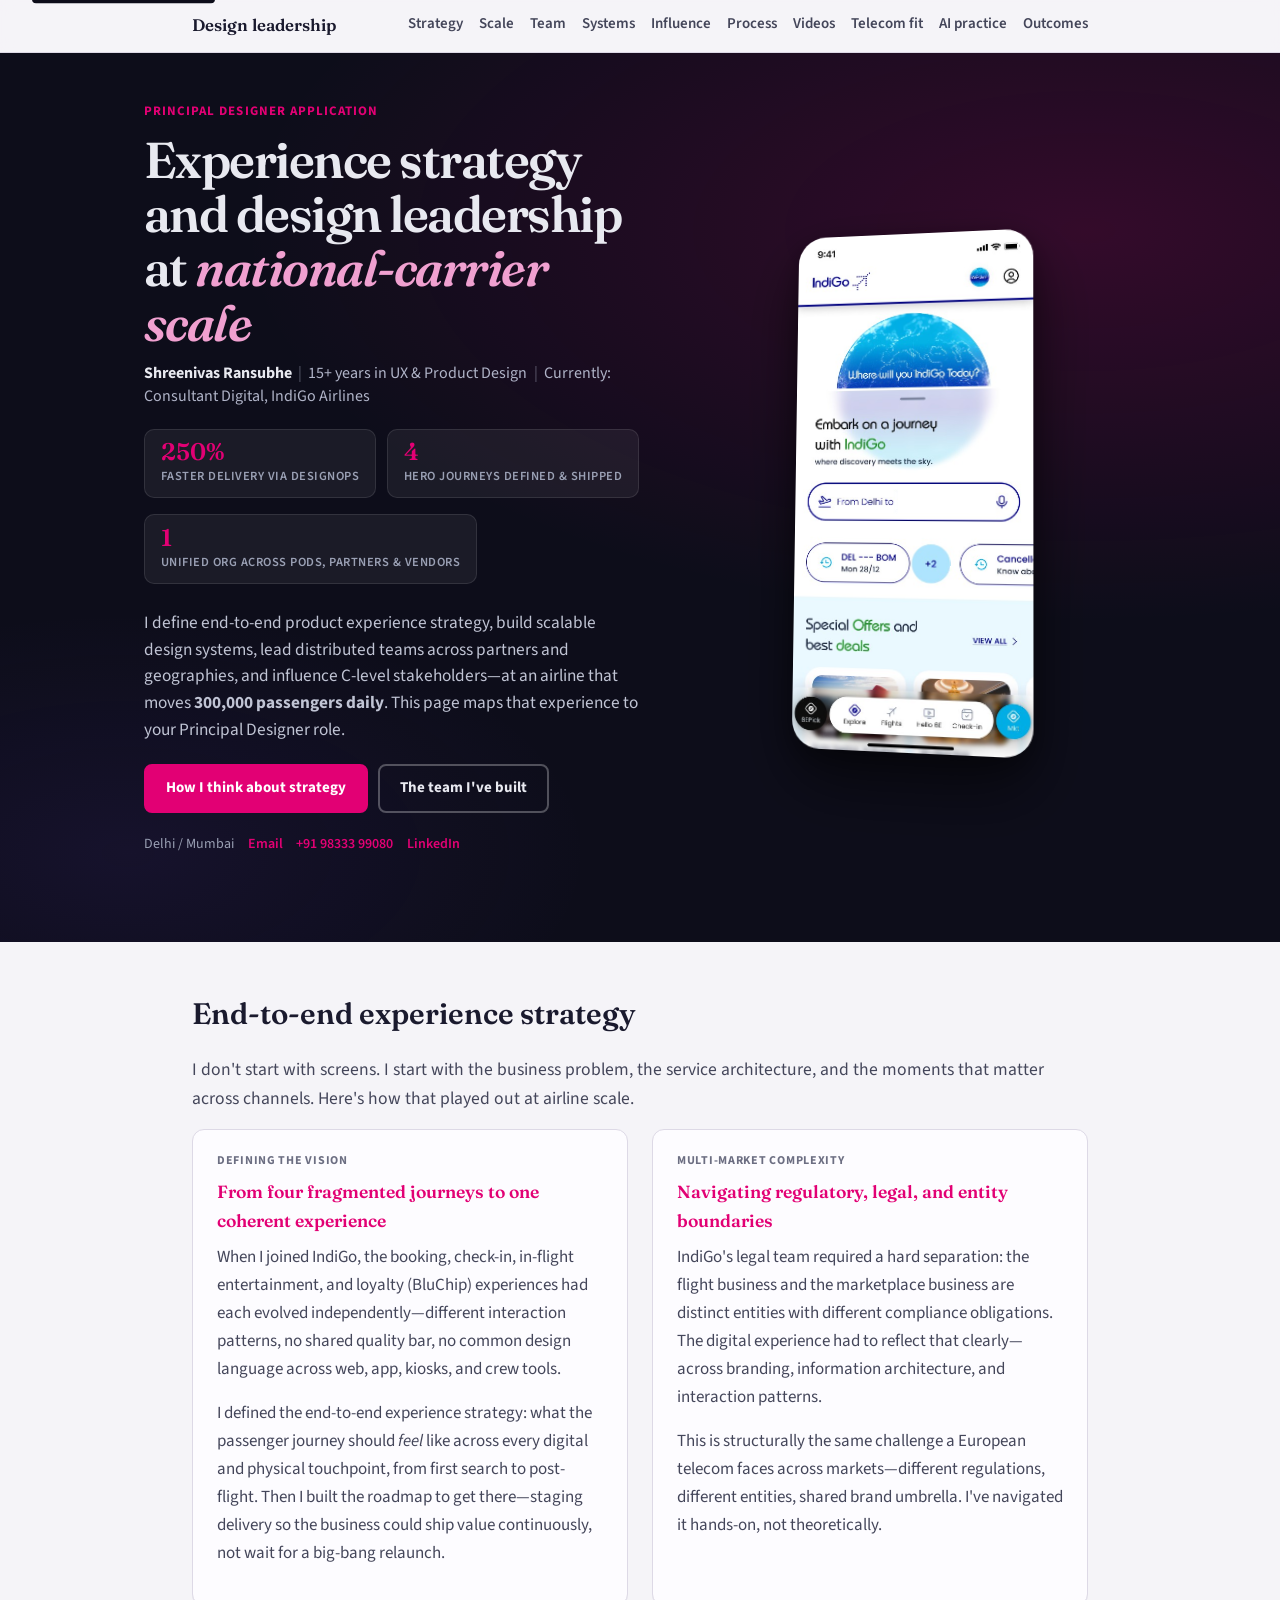
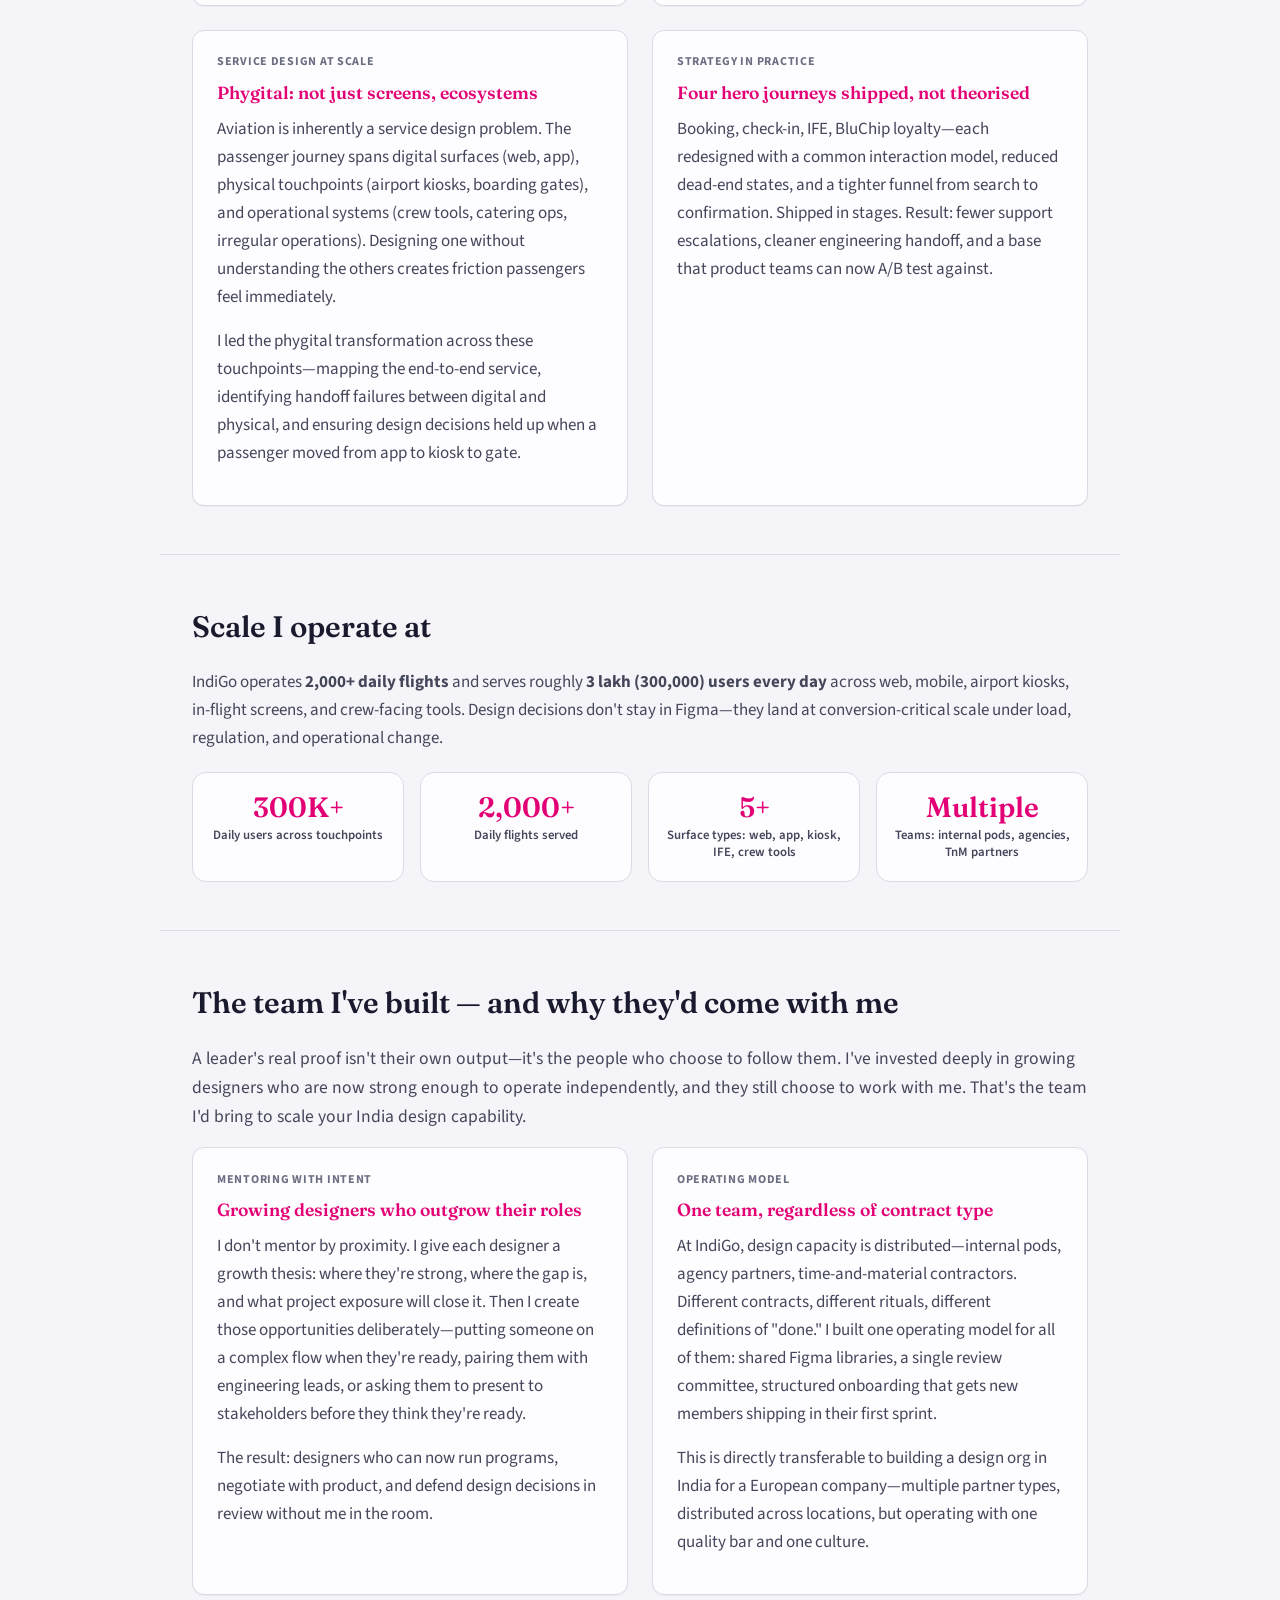
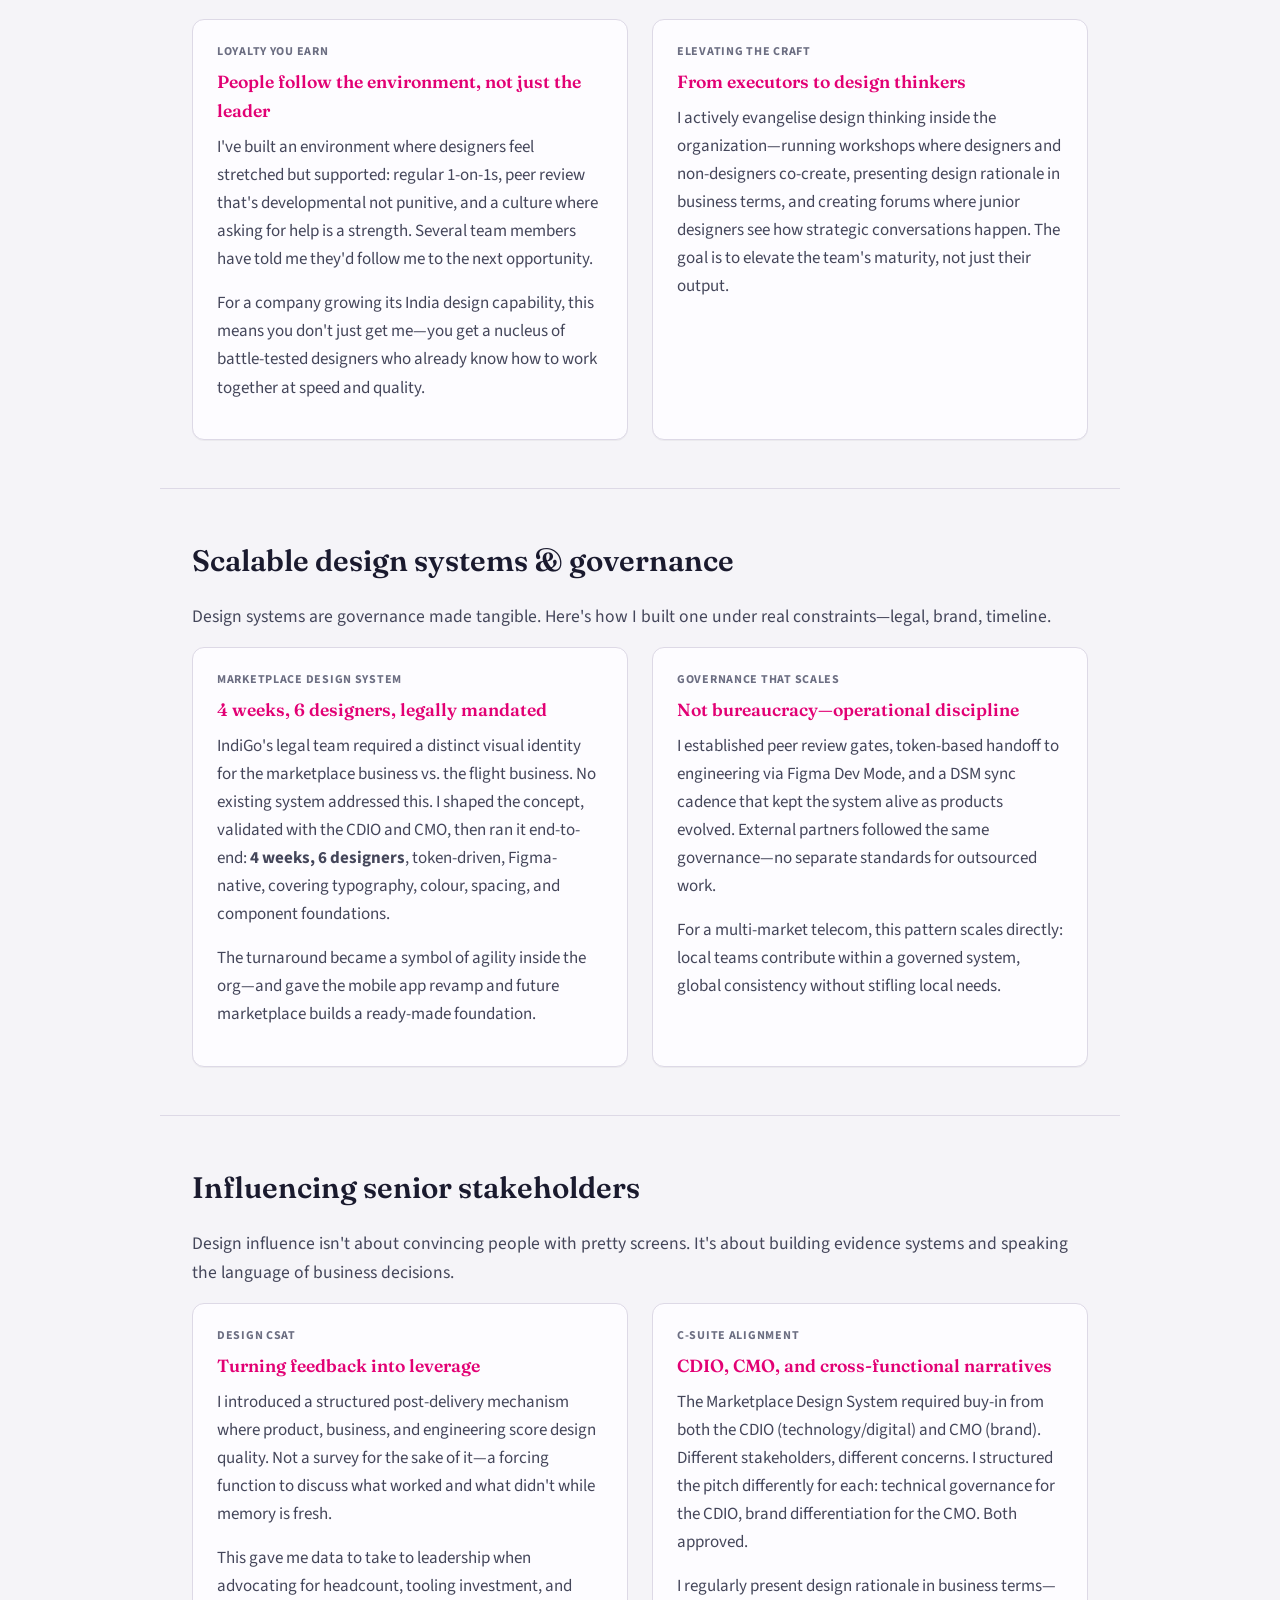
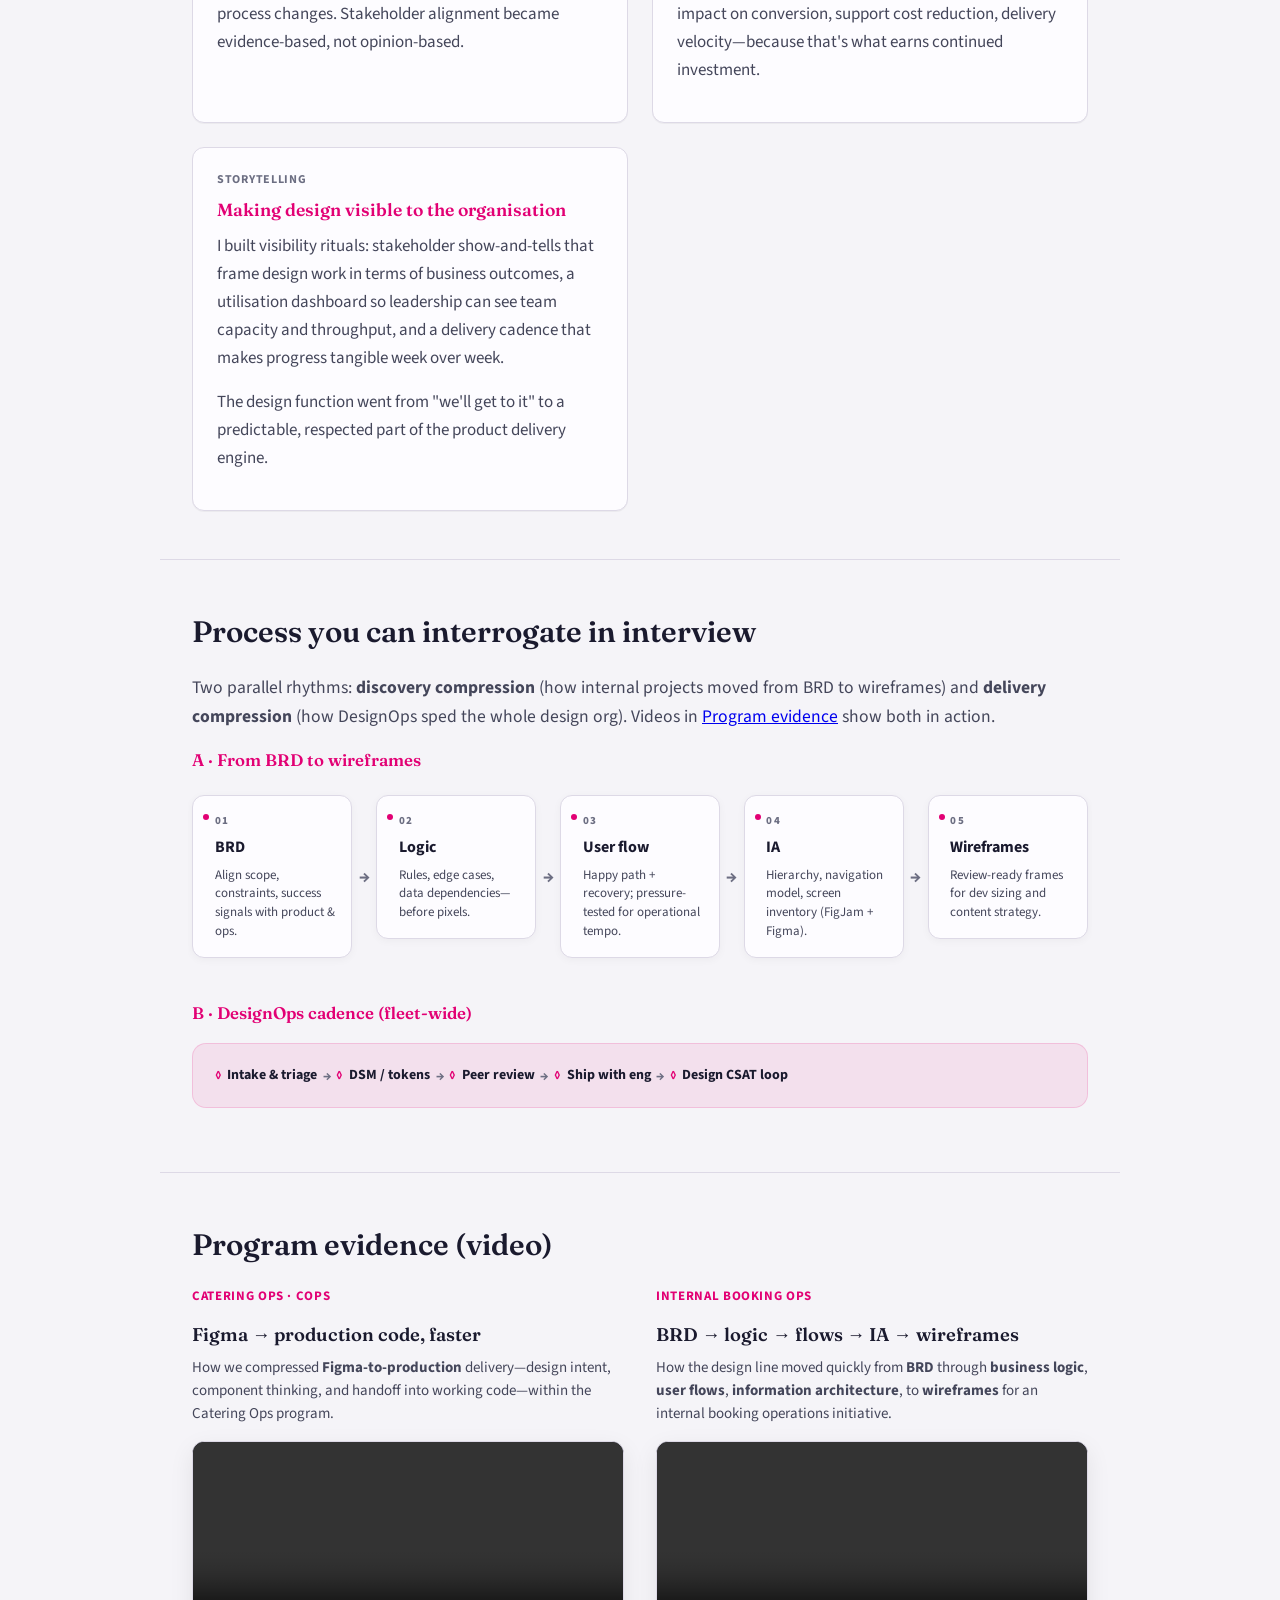
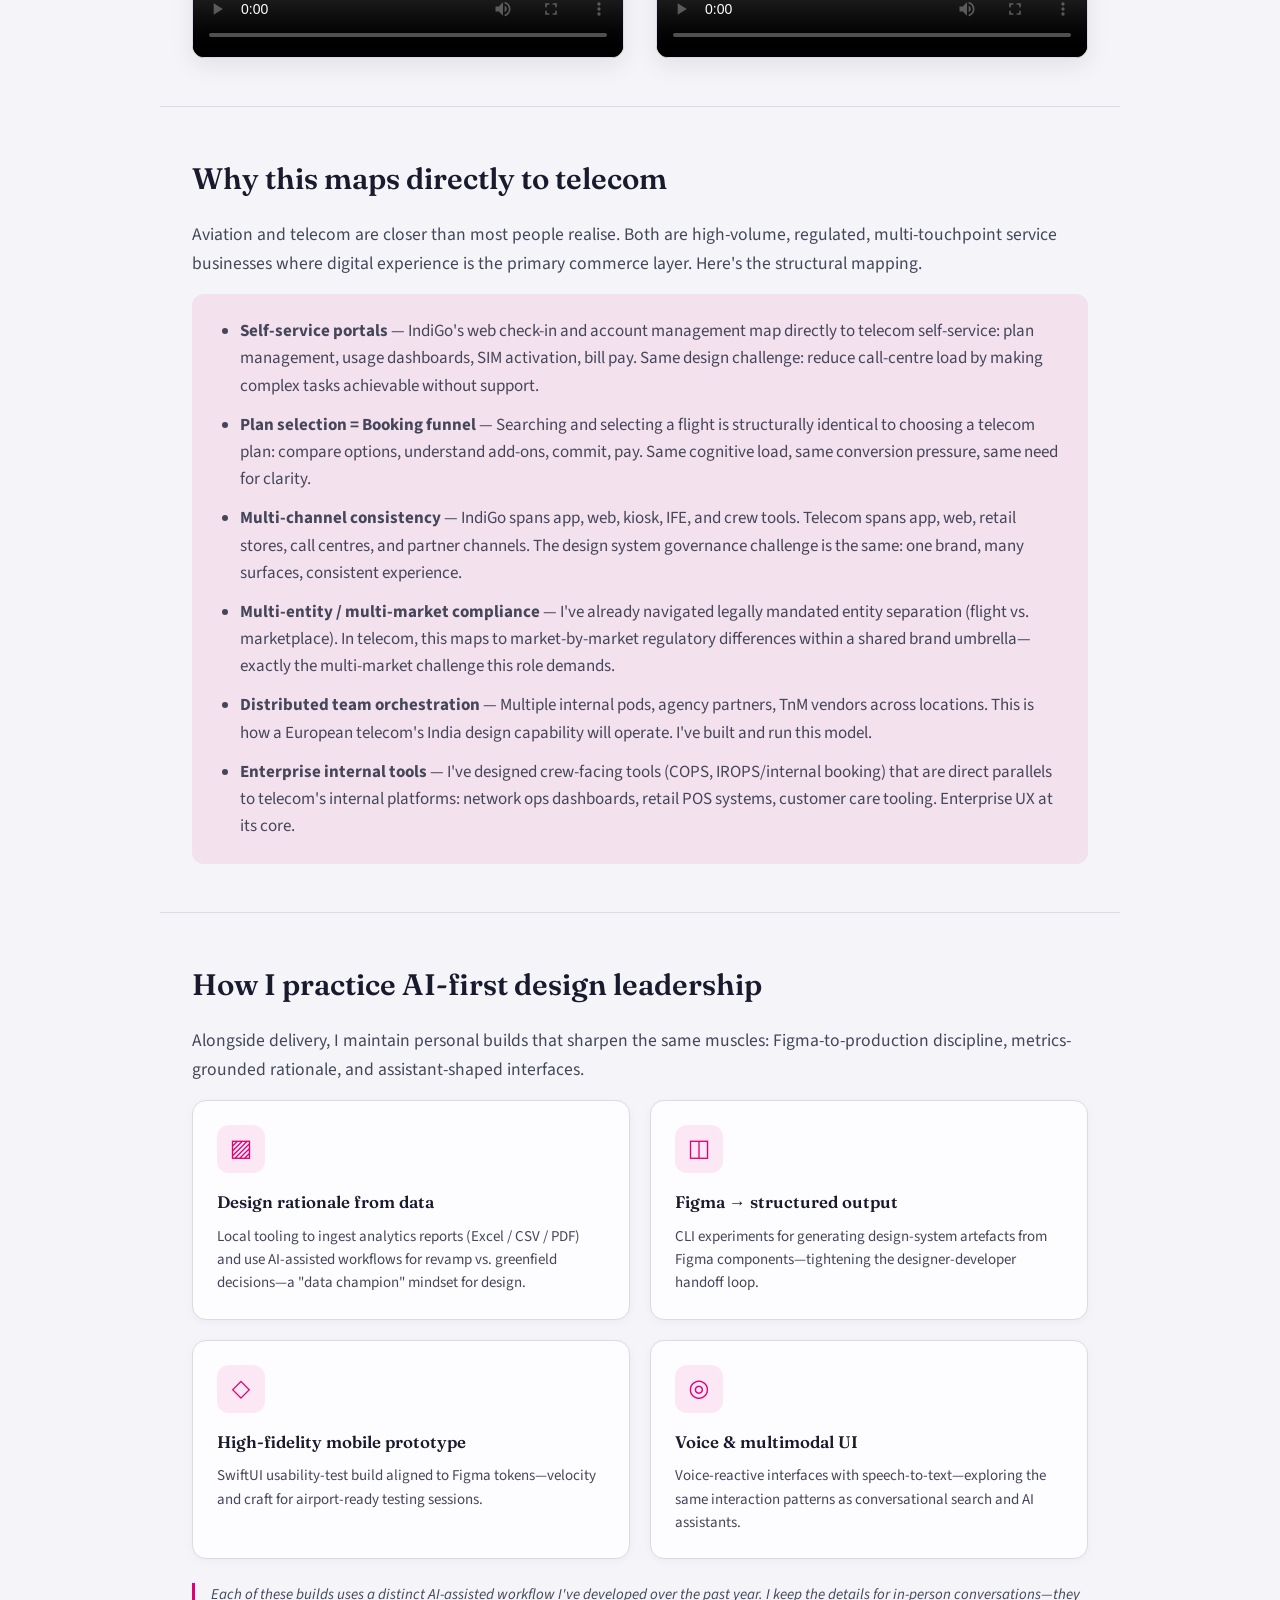
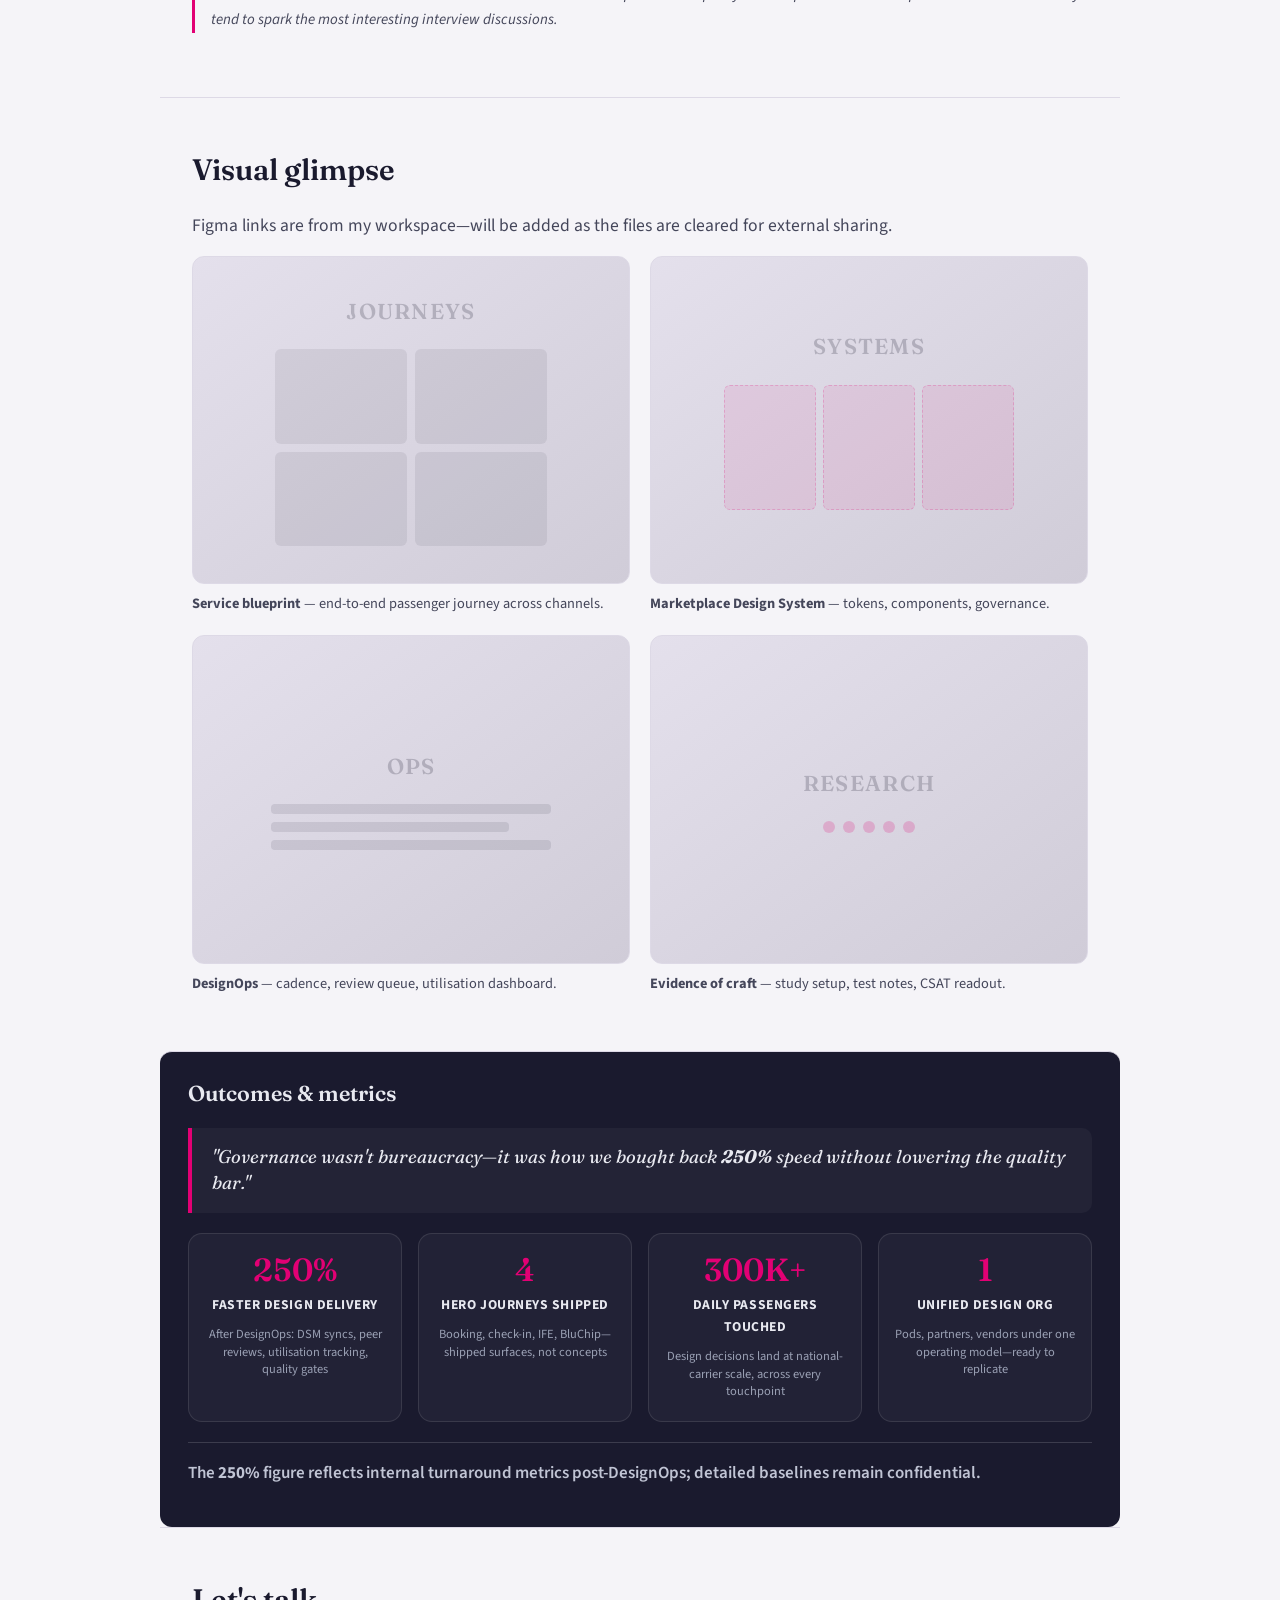
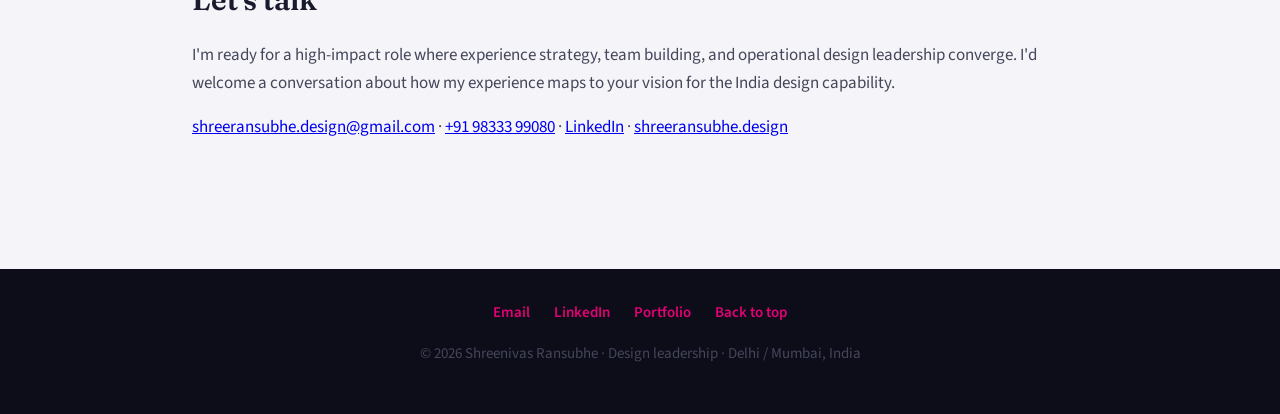
==== dt-story.html @ 97d4f277 "Add tailored Principal Designer story for DT/telecom role Separate page (dt-story.html) and styleshe" ====
<!DOCTYPE html>
<html lang="en">
  <head>
    <meta charset="utf-8" />
    <meta name="viewport" content="width=device-width, initial-scale=1" />
    <meta
      name="description"
      content="Shreenivas Ransubhe — Design leadership at airline scale: experience strategy, DesignOps, design systems, team building, and AI-driven delivery for a Principal Designer role."
    />
    <title>Shreenivas Ransubhe — Design leadership at scale</title>
    <link rel="preconnect" href="https://fonts.googleapis.com" />
    <link rel="preconnect" href="https://fonts.gstatic.com" crossorigin />
    <link
      href="https://fonts.googleapis.com/css2?family=Fraunces:ital,opsz,wght@0,9..144,400;0,9..144,600;1,9..144,400&family=Source+Sans+3:ital,wght@0,400;0,600;0,700;1,400&display=swap"
      rel="stylesheet"
    />
    <link rel="stylesheet" href="dt-styles.css" />
  </head>
  <body>
    <a class="skip-link" href="#main">Skip to main content</a>
    <header class="site-header">
      <div class="site-header__inner">
        <span class="site-header__brand">Design leadership</span>
        <nav class="site-nav" aria-label="On this page">
          <a href="#strategy">Strategy</a>
          <a href="#stakes">Scale</a>
          <a href="#team">Team</a>
          <a href="#systems">Systems</a>
          <a href="#influence">Influence</a>
          <a href="#process">Process</a>
          <a href="#evidence">Videos</a>
          <a href="#bridge">Telecom fit</a>
          <a href="#practice">AI practice</a>
          <a href="#metrics">Outcomes</a>
        </nav>
      </div>
    </header>

    <header class="hero">
      <div class="hero__shell">
        <div class="hero__grid">
          <div class="hero__copy">
            <p class="hero__eyebrow">Principal Designer application</p>
            <h1 class="hero__hook">Experience strategy and design leadership at <em>national-carrier scale</em></h1>
            <p class="hero__byline">
              <span class="hero__name">Shreenivas Ransubhe</span>
              <span class="hero__byline-sep">|</span>
              15+ years in UX &amp; Product Design
              <span class="hero__byline-sep">|</span>
              Currently: Consultant Digital, IndiGo Airlines
            </p>
            <ul class="hero__stats" aria-label="Headline outcomes">
              <li class="hero__stat">
                <span class="hero__stat-value">250%</span>
                <span class="hero__stat-label">faster delivery via DesignOps</span>
              </li>
              <li class="hero__stat">
                <span class="hero__stat-value">4</span>
                <span class="hero__stat-label">hero journeys defined &amp; shipped</span>
              </li>
              <li class="hero__stat">
                <span class="hero__stat-value">1</span>
                <span class="hero__stat-label">unified org across pods, partners &amp; vendors</span>
              </li>
            </ul>
            <p class="hero__teaser">
              I define end-to-end product experience strategy, build scalable design systems, lead distributed teams across
              partners and geographies, and influence C-level stakeholders—at an airline that moves
              <strong>300,000 passengers daily</strong>. This page maps that experience to your Principal Designer role.
            </p>
            <p class="hero__cta-row">
              <a class="button button--primary" href="#strategy">How I think about strategy</a>
              <a class="button button--ghost" href="#team">The team I've built</a>
            </p>
            <ul class="hero__contacts hero__contacts--compact">
              <li>Delhi / Mumbai</li>
              <li>
                <a href="mailto:shreeransubhe.design@gmail.com">Email</a>
              </li>
              <li><a href="tel:+919833399080">+91&nbsp;98333&nbsp;99080</a></li>
              <li>
                <a href="https://www.linkedin.com/in/shreeransubhe/" rel="noopener noreferrer">LinkedIn</a>
              </li>
            </ul>
          </div>
          <div class="hero__visual-column">
            <div class="hero__poster">
              <img
                class="hero__poster-img"
                src="assets/images/hero-poster.png"
                alt="IndiGo mobile app — home screen with booking, explore, and marketplace"
                width="430"
                height="932"
                decoding="async"
              />
              <div class="hero-mock" aria-hidden="true">
                <div class="hero-mock__glow"></div>
                <div class="hero-mock__stack">
                  <div class="hero-mock__layer hero-mock__layer--back"></div>
                  <div class="hero-mock__layer hero-mock__layer--mid">
                    <div class="hero-mock__chips">
                      <span></span><span></span>
                    </div>
                    <div class="hero-mock__bars">
                      <span></span><span></span><span></span><span></span>
                    </div>
                  </div>
                  <div class="hero-mock__layer hero-mock__layer--front">
                    <div class="hero-mock__nav"></div>
                    <div class="hero-mock__title"></div>
                    <div class="hero-mock__block"></div>
                    <div class="hero-mock__block hero-mock__block--short"></div>
                    <div class="hero-mock__cta"></div>
                  </div>
                </div>
              </div>
              <p class="hero__poster-hint">IndiGo mobile app — home screen</p>
            </div>
          </div>
        </div>
      </div>
    </header>

    <main id="main">

      <!-- STRATEGY — leading with the "why" not the "what" -->
      <section id="strategy" aria-labelledby="strategy-heading">
        <h2 id="strategy-heading">End-to-end experience strategy</h2>
        <p class="lead">
          I don't start with screens. I start with the business problem, the service architecture, and the moments that
          matter across channels. Here's how that played out at airline scale.
        </p>

        <div class="pillars">
          <article class="pillar">
            <p class="pillar__label">Defining the vision</p>
            <h3>From four fragmented journeys to one coherent experience</h3>
            <p>
              When I joined IndiGo, the booking, check-in, in-flight entertainment, and loyalty (BluChip) experiences had
              each evolved independently—different interaction patterns, no shared quality bar, no common design language
              across web, app, kiosks, and crew tools.
            </p>
            <p>
              I defined the end-to-end experience strategy: what the passenger journey should <em>feel</em> like across every
              digital and physical touchpoint, from first search to post-flight. Then I built the roadmap to get there—staging
              delivery so the business could ship value continuously, not wait for a big-bang relaunch.
            </p>
          </article>

          <article class="pillar">
            <p class="pillar__label">Multi-market complexity</p>
            <h3>Navigating regulatory, legal, and entity boundaries</h3>
            <p>
              IndiGo's legal team required a hard separation: the flight business and the marketplace business are distinct
              entities with different compliance obligations. The digital experience had to reflect that clearly—across
              branding, information architecture, and interaction patterns.
            </p>
            <p>
              This is structurally the same challenge a European telecom faces across markets—different regulations, different
              entities, shared brand umbrella. I've navigated it hands-on, not theoretically.
            </p>
          </article>

          <article class="pillar">
            <p class="pillar__label">Service design at scale</p>
            <h3>Phygital: not just screens, ecosystems</h3>
            <p>
              Aviation is inherently a service design problem. The passenger journey spans digital surfaces (web, app), physical
              touchpoints (airport kiosks, boarding gates), and operational systems (crew tools, catering ops, irregular
              operations). Designing one without understanding the others creates friction passengers feel immediately.
            </p>
            <p>
              I led the phygital transformation across these touchpoints—mapping the end-to-end service, identifying handoff
              failures between digital and physical, and ensuring design decisions held up when a passenger moved from app
              to kiosk to gate.
            </p>
          </article>

          <article class="pillar">
            <p class="pillar__label">Strategy in practice</p>
            <h3>Four hero journeys shipped, not theorised</h3>
            <p>
              Booking, check-in, IFE, BluChip loyalty—each redesigned with a common interaction model, reduced dead-end states,
              and a tighter funnel from search to confirmation. Shipped in stages. Result: fewer support escalations, cleaner
              engineering handoff, and a base that product teams can now A/B test against.
            </p>
          </article>
        </div>
      </section>

      <!-- SCALE & CONTEXT -->
      <section id="stakes" aria-labelledby="stakes-heading">
        <h2 id="stakes-heading">Scale I operate at</h2>
        <p>
          IndiGo operates <strong>2,000+ daily flights</strong> and serves roughly <strong>3 lakh (300,000) users every
          day</strong> across web, mobile, airport kiosks, in-flight screens, and crew-facing tools. Design decisions don't
          stay in Figma—they land at conversion-critical scale under load, regulation, and operational change.
        </p>
        <div class="scale-grid">
          <div class="scale-card">
            <span class="scale-card__value">300K+</span>
            <span class="scale-card__label">Daily users across touchpoints</span>
          </div>
          <div class="scale-card">
            <span class="scale-card__value">2,000+</span>
            <span class="scale-card__label">Daily flights served</span>
          </div>
          <div class="scale-card">
            <span class="scale-card__value">5+</span>
            <span class="scale-card__label">Surface types: web, app, kiosk, IFE, crew tools</span>
          </div>
          <div class="scale-card">
            <span class="scale-card__value">Multiple</span>
            <span class="scale-card__label">Teams: internal pods, agencies, TnM partners</span>
          </div>
        </div>
      </section>

      <!-- TEAM — the differentiated story -->
      <section id="team" aria-labelledby="team-heading">
        <h2 id="team-heading">The team I've built — and why they'd come with me</h2>
        <p class="lead">
          A leader's real proof isn't their own output—it's the people who choose to follow them. I've invested deeply in
          growing designers who are now strong enough to operate independently, and they still choose to work with me. That's
          the team I'd bring to scale your India design capability.
        </p>

        <div class="pillars">
          <article class="pillar">
            <p class="pillar__label">Mentoring with intent</p>
            <h3>Growing designers who outgrow their roles</h3>
            <p>
              I don't mentor by proximity. I give each designer a growth thesis: where they're strong, where the gap is, and
              what project exposure will close it. Then I create those opportunities deliberately—putting someone on a
              complex flow when they're ready, pairing them with engineering leads, or asking them to present to stakeholders
              before they think they're ready.
            </p>
            <p>
              The result: designers who can now run programs, negotiate with product, and defend design decisions in review
              without me in the room.
            </p>
          </article>

          <article class="pillar">
            <p class="pillar__label">Operating model</p>
            <h3>One team, regardless of contract type</h3>
            <p>
              At IndiGo, design capacity is distributed—internal pods, agency partners, time-and-material contractors. Different
              contracts, different rituals, different definitions of "done." I built one operating model for all of them: shared
              Figma libraries, a single review committee, structured onboarding that gets new members shipping in their first sprint.
            </p>
            <p>
              This is directly transferable to building a design org in India for a European company—multiple partner types,
              distributed across locations, but operating with one quality bar and one culture.
            </p>
          </article>

          <article class="pillar">
            <p class="pillar__label">Loyalty you earn</p>
            <h3>People follow the environment, not just the leader</h3>
            <p>
              I've built an environment where designers feel stretched but supported: regular 1-on-1s, peer review that's
              developmental not punitive, and a culture where asking for help is a strength. Several team members have told
              me they'd follow me to the next opportunity.
            </p>
            <p>
              For a company growing its India design capability, this means you don't just get me—you get a nucleus of
              battle-tested designers who already know how to work together at speed and quality.
            </p>
          </article>

          <article class="pillar">
            <p class="pillar__label">Elevating the craft</p>
            <h3>From executors to design thinkers</h3>
            <p>
              I actively evangelise design thinking inside the organization—running workshops where designers and non-designers
              co-create, presenting design rationale in business terms, and creating forums where junior designers see how
              strategic conversations happen. The goal is to elevate the team's maturity, not just their output.
            </p>
          </article>
        </div>
      </section>

      <!-- DESIGN SYSTEMS -->
      <section id="systems" aria-labelledby="systems-heading">
        <h2 id="systems-heading">Scalable design systems &amp; governance</h2>
        <p class="lead">
          Design systems are governance made tangible. Here's how I built one under real constraints—legal, brand, timeline.
        </p>

        <div class="pillars">
          <article class="pillar">
            <p class="pillar__label">Marketplace Design System</p>
            <h3>4 weeks, 6 designers, legally mandated</h3>
            <p>
              IndiGo's legal team required a distinct visual identity for the marketplace business vs. the flight business. No
              existing system addressed this. I shaped the concept, validated with the CDIO and CMO, then ran it end-to-end:
              <strong>4 weeks, 6 designers</strong>, token-driven, Figma-native, covering typography, colour, spacing, and
              component foundations.
            </p>
            <p>
              The turnaround became a symbol of agility inside the org—and gave the mobile app revamp and future marketplace
              builds a ready-made foundation.
            </p>
          </article>

          <article class="pillar">
            <p class="pillar__label">Governance that scales</p>
            <h3>Not bureaucracy—operational discipline</h3>
            <p>
              I established peer review gates, token-based handoff to engineering via Figma Dev Mode, and a DSM sync cadence
              that kept the system alive as products evolved. External partners followed the same governance—no separate
              standards for outsourced work.
            </p>
            <p>
              For a multi-market telecom, this pattern scales directly: local teams contribute within a governed system, global
              consistency without stifling local needs.
            </p>
          </article>
        </div>
      </section>

      <!-- INFLUENCE — reframed Voice-of-Design -->
      <section id="influence" aria-labelledby="influence-heading">
        <h2 id="influence-heading">Influencing senior stakeholders</h2>
        <p class="lead">
          Design influence isn't about convincing people with pretty screens. It's about building evidence systems and speaking
          the language of business decisions.
        </p>

        <div class="pillars">
          <article class="pillar">
            <p class="pillar__label">Design CSAT</p>
            <h3>Turning feedback into leverage</h3>
            <p>
              I introduced a structured post-delivery mechanism where product, business, and engineering score design quality.
              Not a survey for the sake of it—a forcing function to discuss what worked and what didn't while memory is fresh.
            </p>
            <p>
              This gave me data to take to leadership when advocating for headcount, tooling investment, and process changes.
              Stakeholder alignment became evidence-based, not opinion-based.
            </p>
          </article>

          <article class="pillar">
            <p class="pillar__label">C-suite alignment</p>
            <h3>CDIO, CMO, and cross-functional narratives</h3>
            <p>
              The Marketplace Design System required buy-in from both the CDIO (technology/digital) and CMO (brand). Different
              stakeholders, different concerns. I structured the pitch differently for each: technical governance for the CDIO,
              brand differentiation for the CMO. Both approved.
            </p>
            <p>
              I regularly present design rationale in business terms—impact on conversion, support cost reduction, delivery
              velocity—because that's what earns continued investment.
            </p>
          </article>

          <article class="pillar">
            <p class="pillar__label">Storytelling</p>
            <h3>Making design visible to the organisation</h3>
            <p>
              I built visibility rituals: stakeholder show-and-tells that frame design work in terms of business outcomes,
              a utilisation dashboard so leadership can see team capacity and throughput, and a delivery cadence that makes
              progress tangible week over week.
            </p>
            <p>
              The design function went from "we'll get to it" to a predictable, respected part of the product delivery engine.
            </p>
          </article>
        </div>
      </section>

      <!-- PROCESS -->
      <section id="process" aria-labelledby="process-heading">
        <h2 id="process-heading">Process you can interrogate in interview</h2>
        <p class="lead">
          Two parallel rhythms: <strong>discovery compression</strong> (how internal projects moved from BRD to wireframes)
          and <strong>delivery compression</strong> (how DesignOps sped the whole design org). Videos in
          <a href="#evidence">Program evidence</a> show both in action.
        </p>

        <h3 class="process__subtitle">A · From BRD to wireframes</h3>
        <div class="process-scroller" tabindex="0">
          <ol class="process-steps">
            <li class="process-step">
              <span class="process-step__dot" aria-hidden="true"></span>
              <span class="process-step__tag">01</span>
              <strong class="process-step__name">BRD</strong>
              <span class="process-step__desc">Align scope, constraints, success signals with product &amp; ops.</span>
            </li>
            <li class="process-step process-step--arrow" aria-hidden="true"><span>&rarr;</span></li>
            <li class="process-step">
              <span class="process-step__dot" aria-hidden="true"></span>
              <span class="process-step__tag">02</span>
              <strong class="process-step__name">Logic</strong>
              <span class="process-step__desc">Rules, edge cases, data dependencies—before pixels.</span>
            </li>
            <li class="process-step process-step--arrow" aria-hidden="true"><span>&rarr;</span></li>
            <li class="process-step">
              <span class="process-step__dot" aria-hidden="true"></span>
              <span class="process-step__tag">03</span>
              <strong class="process-step__name">User flow</strong>
              <span class="process-step__desc">Happy path + recovery; pressure-tested for operational tempo.</span>
            </li>
            <li class="process-step process-step--arrow" aria-hidden="true"><span>&rarr;</span></li>
            <li class="process-step">
              <span class="process-step__dot" aria-hidden="true"></span>
              <span class="process-step__tag">04</span>
              <strong class="process-step__name">IA</strong>
              <span class="process-step__desc">Hierarchy, navigation model, screen inventory (FigJam + Figma).</span>
            </li>
            <li class="process-step process-step--arrow" aria-hidden="true"><span>&rarr;</span></li>
            <li class="process-step">
              <span class="process-step__dot" aria-hidden="true"></span>
              <span class="process-step__tag">05</span>
              <strong class="process-step__name">Wireframes</strong>
              <span class="process-step__desc">Review-ready frames for dev sizing and content strategy.</span>
            </li>
          </ol>
        </div>

        <h3 class="process__subtitle">B · DesignOps cadence (fleet-wide)</h3>
        <div class="process-ops">
          <div class="process-ops__item"><span class="process-ops__icon">&loz;</span> Intake &amp; triage</div>
          <span class="process-ops__join">&rarr;</span>
          <div class="process-ops__item"><span class="process-ops__icon">&loz;</span> DSM / tokens</div>
          <span class="process-ops__join">&rarr;</span>
          <div class="process-ops__item"><span class="process-ops__icon">&loz;</span> Peer review</div>
          <span class="process-ops__join">&rarr;</span>
          <div class="process-ops__item"><span class="process-ops__icon">&loz;</span> Ship with eng</div>
          <span class="process-ops__join">&rarr;</span>
          <div class="process-ops__item"><span class="process-ops__icon">&loz;</span> Design CSAT loop</div>
        </div>
      </section>

      <!-- VIDEO EVIDENCE -->
      <section id="evidence" aria-labelledby="evidence-heading">
        <h2 id="evidence-heading">Program evidence (video)</h2>

        <div class="video-showcase">
          <figure class="video-card">
            <figcaption>
              <p class="video-card__meta">Catering Ops &middot; COPS</p>
              <h3 class="video-card__title">Figma &rarr; production code, faster</h3>
              <p class="video-card__desc">
                How we compressed <strong>Figma-to-production</strong> delivery—design intent, component thinking, and
                handoff into working code—within the Catering Ops program.
              </p>
            </figcaption>
            <div class="video-card__player">
              <video controls playsinline preload="metadata" aria-label="COPS: Figma to production code walkthrough">
                <source src="assets/videos/cops-figma-to-production.mov" type="video/quicktime" />
                <p>Video file missing or unsupported in this browser. <a href="assets/videos/cops-figma-to-production.mov">Download MOV</a></p>
              </video>
            </div>
          </figure>

          <figure class="video-card">
            <figcaption>
              <p class="video-card__meta">Internal Booking OPs</p>
              <h3 class="video-card__title">BRD &rarr; logic &rarr; flows &rarr; IA &rarr; wireframes</h3>
              <p class="video-card__desc">
                How the design line moved quickly from <strong>BRD</strong> through <strong>business logic</strong>,
                <strong>user flows</strong>, <strong>information architecture</strong>, to <strong>wireframes</strong>
                for an internal booking operations initiative.
              </p>
            </figcaption>
            <div class="video-card__player">
              <video controls playsinline preload="metadata" aria-label="Internal Booking OPs: BRD through wireframes walkthrough">
                <source src="assets/videos/irops-brd-to-wireframes.mov" type="video/quicktime" />
                <p>Video file missing or unsupported in this browser. <a href="assets/videos/irops-brd-to-wireframes.mov">Download MOV</a></p>
              </video>
            </div>
          </figure>
        </div>
      </section>

      <!-- TELECOM BRIDGE — the strategic translation -->
      <section id="bridge" aria-labelledby="bridge-heading">
        <h2 id="bridge-heading">Why this maps directly to telecom</h2>
        <p class="lead">
          Aviation and telecom are closer than most people realise. Both are high-volume, regulated, multi-touchpoint service
          businesses where digital experience is the primary commerce layer. Here's the structural mapping.
        </p>
        <div class="bridge-block">
          <ul class="bridge-list">
            <li>
              <strong>Self-service portals</strong> — IndiGo's web check-in and account management map directly to telecom
              self-service: plan management, usage dashboards, SIM activation, bill pay. Same design challenge: reduce
              call-centre load by making complex tasks achievable without support.
            </li>
            <li>
              <strong>Plan selection = Booking funnel</strong> — Searching and selecting a flight is structurally identical to
              choosing a telecom plan: compare options, understand add-ons, commit, pay. Same cognitive load, same conversion
              pressure, same need for clarity.
            </li>
            <li>
              <strong>Multi-channel consistency</strong> — IndiGo spans app, web, kiosk, IFE, and crew tools. Telecom spans
              app, web, retail stores, call centres, and partner channels. The design system governance challenge is the same:
              one brand, many surfaces, consistent experience.
            </li>
            <li>
              <strong>Multi-entity / multi-market compliance</strong> — I've already navigated legally mandated entity
              separation (flight vs. marketplace). In telecom, this maps to market-by-market regulatory differences within a
              shared brand umbrella—exactly the multi-market challenge this role demands.
            </li>
            <li>
              <strong>Distributed team orchestration</strong> — Multiple internal pods, agency partners, TnM vendors across
              locations. This is how a European telecom's India design capability will operate. I've built and run this model.
            </li>
            <li>
              <strong>Enterprise internal tools</strong> — I've designed crew-facing tools (COPS, IROPS/internal booking) that
              are direct parallels to telecom's internal platforms: network ops dashboards, retail POS systems, customer care
              tooling. Enterprise UX at its core.
            </li>
          </ul>
        </div>
      </section>

      <!-- AI PRACTICE -->
      <section id="practice" aria-labelledby="practice-heading">
        <h2 id="practice-heading">How I practice AI-first design leadership</h2>
        <p class="lead">
          Alongside delivery, I maintain personal builds that sharpen the same muscles: Figma-to-production discipline,
          metrics-grounded rationale, and assistant-shaped interfaces.
        </p>

        <div class="practice-grid">
          <div class="practice-card">
            <span class="practice-card__glyph" aria-hidden="true">&#x25A8;</span>
            <h3 class="practice-card__title">Design rationale from data</h3>
            <p class="practice-card__desc">
              Local tooling to ingest analytics reports (Excel / CSV / PDF) and use AI-assisted workflows for
              revamp vs. greenfield decisions—a "data champion" mindset for design.
            </p>
          </div>
          <div class="practice-card">
            <span class="practice-card__glyph" aria-hidden="true">&#x25EB;</span>
            <h3 class="practice-card__title">Figma &rarr; structured output</h3>
            <p class="practice-card__desc">
              CLI experiments for generating design-system artefacts from Figma components—tightening the
              designer-developer handoff loop.
            </p>
          </div>
          <div class="practice-card">
            <span class="practice-card__glyph" aria-hidden="true">&#x25C7;</span>
            <h3 class="practice-card__title">High-fidelity mobile prototype</h3>
            <p class="practice-card__desc">
              SwiftUI usability-test build aligned to Figma tokens—velocity and craft for
              airport-ready testing sessions.
            </p>
          </div>
          <div class="practice-card">
            <span class="practice-card__glyph" aria-hidden="true">&#x25CE;</span>
            <h3 class="practice-card__title">Voice &amp; multimodal UI</h3>
            <p class="practice-card__desc">
              Voice-reactive interfaces with speech-to-text—exploring the same interaction patterns as
              conversational search and AI assistants.
            </p>
          </div>
        </div>

        <p class="disclosure">
          Each of these builds uses a distinct AI-assisted workflow I've developed over the past year. I keep the details
          for in-person conversations—they tend to spark the most interesting interview discussions.
        </p>
      </section>

      <!-- VISUAL GLIMPSE -->
      <section id="visuals" aria-labelledby="visuals-heading">
        <h2 id="visuals-heading">Visual glimpse</h2>
        <p class="lead">
          Figma links are from my workspace—will be added as the files are cleared for external sharing.
        </p>

        <div class="gallery-grid">
          <figure class="visual-card">
            <div class="visual-card__frame">
              <img class="visual-card__img" src="assets/images/gallery-01-journey.webp" alt="Journey map or service blueprint excerpt" width="800" height="600" loading="lazy" decoding="async" />
              <div class="visual-card__placeholder" aria-hidden="true">
                <div class="visual-card__ph-label">Journeys</div>
                <div class="visual-card__ph-grid"><span></span><span></span><span></span><span></span></div>
              </div>
            </div>
            <figcaption><strong>Service blueprint</strong> — end-to-end passenger journey across channels.</figcaption>
          </figure>
          <figure class="visual-card">
            <div class="visual-card__frame">
              <img class="visual-card__img" src="assets/images/gallery-02-systems.webp" alt="Design system or marketplace theme excerpt" width="800" height="600" loading="lazy" decoding="async" />
              <div class="visual-card__placeholder" aria-hidden="true">
                <div class="visual-card__ph-label">Systems</div>
                <div class="visual-card__ph-cols"><span></span><span></span><span></span></div>
              </div>
            </div>
            <figcaption><strong>Marketplace Design System</strong> — tokens, components, governance.</figcaption>
          </figure>
          <figure class="visual-card">
            <div class="visual-card__frame">
              <img class="visual-card__img" src="assets/images/gallery-03-ops.webp" alt="DesignOps or governance snapshot" width="800" height="600" loading="lazy" decoding="async" />
              <div class="visual-card__placeholder" aria-hidden="true">
                <div class="visual-card__ph-label">Ops</div>
                <div class="visual-card__ph-bars"><span></span><span></span><span></span></div>
              </div>
            </div>
            <figcaption><strong>DesignOps</strong> — cadence, review queue, utilisation dashboard.</figcaption>
          </figure>
          <figure class="visual-card">
            <div class="visual-card__frame">
              <img class="visual-card__img" src="assets/images/gallery-04-research.webp" alt="Usability or research snapshot" width="800" height="600" loading="lazy" decoding="async" />
              <div class="visual-card__placeholder" aria-hidden="true">
                <div class="visual-card__ph-label">Research</div>
                <div class="visual-card__ph-dots"><span></span><span></span><span></span><span></span><span></span></div>
              </div>
            </div>
            <figcaption><strong>Evidence of craft</strong> — study setup, test notes, CSAT readout.</figcaption>
          </figure>
        </div>
      </section>

      <!-- METRICS -->
      <section id="metrics" class="metrics metrics--has-numbers" aria-labelledby="metrics-heading">
        <h2 id="metrics-heading">Outcomes &amp; metrics</h2>
        <blockquote class="metrics__pull">
          <p>
            "Governance wasn't bureaucracy—it was how we bought back <strong>250%</strong> speed without lowering the
            quality bar."
          </p>
        </blockquote>
        <div class="metrics-grid">
          <div class="metrics-tile">
            <span class="metrics-tile__value">250%</span>
            <span class="metrics-tile__label">Faster design delivery</span>
            <span class="metrics-tile__context">After DesignOps: DSM syncs, peer reviews, utilisation tracking, quality gates</span>
          </div>
          <div class="metrics-tile">
            <span class="metrics-tile__value">4</span>
            <span class="metrics-tile__label">Hero journeys shipped</span>
            <span class="metrics-tile__context">Booking, check-in, IFE, BluChip—shipped surfaces, not concepts</span>
          </div>
          <div class="metrics-tile">
            <span class="metrics-tile__value">300K+</span>
            <span class="metrics-tile__label">Daily passengers touched</span>
            <span class="metrics-tile__context">Design decisions land at national-carrier scale, across every touchpoint</span>
          </div>
          <div class="metrics-tile">
            <span class="metrics-tile__value">1</span>
            <span class="metrics-tile__label">Unified design org</span>
            <span class="metrics-tile__context">Pods, partners, vendors under one operating model—ready to replicate</span>
          </div>
        </div>
        <p class="metrics__quant">
          The <strong>250%</strong> figure reflects internal turnaround metrics post-DesignOps; detailed baselines remain
          confidential.
        </p>
      </section>

      <!-- CONTACT -->
      <section aria-labelledby="contact-heading">
        <h2 id="contact-heading">Let's talk</h2>
        <p>
          I'm ready for a high-impact role where experience strategy, team building, and operational design leadership
          converge. I'd welcome a conversation about how my experience maps to your vision for the India design capability.
        </p>
        <p>
          <a href="mailto:shreeransubhe.design@gmail.com">shreeransubhe.design@gmail.com</a>
          &middot;
          <a href="tel:+919833399080">+91&nbsp;98333&nbsp;99080</a>
          &middot;
          <a href="https://www.linkedin.com/in/shreeransubhe/" rel="noopener noreferrer">LinkedIn</a>
          &middot;
          <a href="https://www.shreeransubhe.design/">shreeransubhe.design</a>
        </p>
      </section>
    </main>

    <footer class="site-footer">
      <div class="site-footer__links">
        <a href="mailto:shreeransubhe.design@gmail.com">Email</a>
        <a href="https://www.linkedin.com/in/shreeransubhe/" rel="noopener noreferrer">LinkedIn</a>
        <a href="https://www.shreeransubhe.design/">Portfolio</a>
        <a href="#main">Back to top</a>
      </div>
      <p>&copy; <span id="y"></span> Shreenivas Ransubhe &middot; Design leadership &middot; Delhi / Mumbai, India</p>
    </footer>
    <script src="main.js" defer></script>
    <script>
      document.getElementById("y").textContent = new Date().getFullYear();
    </script>
  </body>
</html>
---- dt-styles.css ----
/* DT Story — Principal Designer application
   Fonts: same distinctive pair as IndiGo story (Fraunces + Source Sans 3)
   Visual identity: DT/T-Mobile-adjacent — magenta accent, cool-toned palette */

:root {
  --bg: #f5f4f8;
  --bg-elevated: #fdfcff;
  --ink: #1a1a2e;
  --ink-muted: #44465a;
  --ink-faint: #6c6e82;
  --accent: #e20074;
  --accent-soft: rgba(226, 0, 116, 0.08);
  --accent-hover: #ff1a8c;
  --border: #ddd9e6;
  --hero-bg: #0d0d1a;
  --hero-ink: #e8e9f0;
  --focus: #e20074;
  --max: 42rem;
  --max-wide: 60rem;
  --space: clamp(1rem, 4vw, 2rem);
  --font-display: "Fraunces", Georgia, serif;
  --font-body: "Source Sans 3", system-ui, sans-serif;
}

*,
*::before,
*::after {
  box-sizing: border-box;
}

html {
  scroll-behavior: smooth;
}

@media (prefers-reduced-motion: reduce) {
  html {
    scroll-behavior: auto;
  }
}

body {
  margin: 0;
  font-family: var(--font-body);
  font-size: 1.0625rem;
  line-height: 1.65;
  color: var(--ink);
  background: var(--bg);
}

:focus-visible {
  outline: 3px solid var(--focus);
  outline-offset: 3px;
}

.skip-link {
  position: absolute;
  left: var(--space);
  top: 0.75rem;
  padding: 0.5rem 1rem;
  background: var(--hero-bg);
  color: var(--hero-ink);
  font-weight: 600;
  text-decoration: none;
  border-radius: 4px;
  z-index: 100;
  transform: translateY(-120%);
  transition: transform 0.2s ease;
}

.skip-link:focus {
  transform: translateY(0);
}

/* Header */
.site-header {
  position: sticky;
  top: 0;
  z-index: 50;
  background: rgba(245, 244, 248, 0.92);
  backdrop-filter: blur(8px);
  border-bottom: 1px solid var(--border);
}

.site-header__inner {
  max-width: var(--max-wide);
  margin: 0 auto;
  padding: 0.75rem var(--space);
  display: flex;
  align-items: center;
  justify-content: space-between;
  gap: 1rem;
  flex-wrap: wrap;
}

.site-header__inner .site-nav {
  flex: 1 1 auto;
  min-width: 0;
  justify-content: flex-end;
  max-width: none;
}

.site-header__brand {
  font-family: var(--font-display);
  font-weight: 600;
  font-size: 1.05rem;
  color: var(--ink);
  text-decoration: none;
}

.site-nav {
  display: flex;
  flex-wrap: nowrap;
  gap: 0.5rem 1rem;
  overflow-x: auto;
  overflow-y: hidden;
  padding-bottom: 0.15rem;
  scrollbar-width: thin;
  -webkit-overflow-scrolling: touch;
}

.site-nav a {
  color: var(--ink-muted);
  text-decoration: none;
  font-size: 0.9375rem;
  font-weight: 600;
  white-space: nowrap;
}

.site-nav a:hover {
  color: var(--accent);
}

/* Hero */
.hero {
  position: relative;
  background:
    radial-gradient(120% 80% at 85% 20%, rgba(226, 0, 116, 0.18) 0%, transparent 55%),
    radial-gradient(80% 60% at 10% 90%, rgba(100, 60, 200, 0.1) 0%, transparent 45%),
    var(--hero-bg);
  color: var(--hero-ink);
  padding: clamp(2rem, 5vw, 3rem) var(--space) clamp(2.5rem, 7vw, 4rem);
  overflow: hidden;
}

.hero__shell {
  max-width: calc(var(--max-wide) + 2rem);
  margin: 0 auto;
}

.hero__grid {
  display: grid;
  gap: 2rem 3rem;
  align-items: center;
}

@media (min-width: 900px) {
  .hero__grid {
    grid-template-columns: 1.05fr 0.95fr;
  }
}

.hero__copy {
  min-width: 0;
}

.hero__visual-column {
  min-width: 0;
}

.hero__eyebrow {
  font-size: 0.8125rem;
  font-weight: 700;
  letter-spacing: 0.08em;
  text-transform: uppercase;
  color: var(--accent);
  margin: 0 0 0.65rem;
}

.hero__hook {
  font-family: var(--font-display);
  font-weight: 600;
  font-size: clamp(2.15rem, 5.5vw, 3.15rem);
  line-height: 1.08;
  margin: 0 0 0.75rem;
  letter-spacing: -0.03em;
}

.hero__hook em {
  font-style: italic;
  color: #f0a0d0;
}

.hero__byline {
  font-size: 1rem;
  color: #b0b4c8;
  margin: 0 0 1.25rem;
  line-height: 1.45;
}

.hero__name {
  font-weight: 700;
  color: #e8e9f0;
}

.hero__byline-sep {
  opacity: 0.45;
  padding: 0 0.2em;
}

.hero__stats {
  display: flex;
  flex-wrap: wrap;
  gap: 0.65rem;
  list-style: none;
  padding: 0;
  margin: 0 0 1.25rem;
}

.hero__stat {
  background: rgba(255, 255, 255, 0.06);
  border: 1px solid rgba(255, 255, 255, 0.1);
  border-radius: 10px;
  padding: 0.65rem 1rem;
  min-width: 7.5rem;
  display: flex;
  flex-direction: column;
  gap: 0.15rem;
}

.hero__stat-value {
  font-family: var(--font-display);
  font-weight: 600;
  font-size: 1.5rem;
  color: var(--accent);
  line-height: 1;
}

.hero__stat-label {
  font-size: 0.78rem;
  font-weight: 600;
  letter-spacing: 0.04em;
  text-transform: uppercase;
  color: #9aa0b4;
}

.hero__teaser {
  font-size: 1.08rem;
  line-height: 1.55;
  color: #c0c4d4;
  margin: 0 0 1.25rem;
  max-width: 38rem;
}

.hero__cta-row {
  display: flex;
  flex-wrap: wrap;
  gap: 0.65rem;
  margin: 0 0 1.25rem;
}

/* Buttons */
.button {
  display: inline-flex;
  align-items: center;
  justify-content: center;
  padding: 0.65rem 1.25rem;
  font-family: var(--font-body);
  font-size: 0.9375rem;
  font-weight: 700;
  text-decoration: none;
  border-radius: 8px;
  border: 2px solid transparent;
  transition: transform 0.15s ease, background 0.15s ease, border-color 0.15s ease;
}

.button:focus-visible {
  outline: 3px solid var(--focus);
  outline-offset: 3px;
}

.button--primary {
  background: var(--accent);
  color: #fff;
  border-color: var(--accent);
}

.button--primary:hover {
  background: var(--accent-hover);
  border-color: var(--accent-hover);
  transform: translateY(-1px);
}

.button--ghost {
  background: transparent;
  color: #e8e9f0;
  border-color: rgba(255, 255, 255, 0.28);
}

.button--ghost:hover {
  border-color: var(--accent);
  color: var(--accent);
}

/* Hero contacts */
.hero__contacts {
  display: flex;
  flex-wrap: wrap;
  gap: 0.35rem 1rem;
  font-size: 0.9375rem;
  margin: 0 0 1rem;
  padding: 0;
  list-style: none;
}

.hero__contacts--compact {
  font-size: 0.875rem;
  gap: 0.35rem 0.85rem;
}

.hero__contacts a {
  color: var(--accent);
  text-decoration: none;
  font-weight: 600;
}

.hero__contacts a:hover {
  text-decoration: underline;
}

.hero__contacts li {
  color: #9aa0b4;
}

/* Poster + abstract device mock */
.hero__poster {
  position: relative;
  display: flex;
  align-items: center;
  justify-content: center;
  min-height: 340px;
  padding: 1.5rem;
}

.hero__poster-img {
  position: relative;
  z-index: 3;
  width: auto;
  max-width: 220px;
  height: auto;
  max-height: 440px;
  border-radius: 28px;
  box-shadow:
    0 32px 64px rgba(0, 0, 0, 0.55),
    0 8px 24px rgba(0, 0, 0, 0.3),
    inset 0 0 0 4px rgba(255, 255, 255, 0.08);
  transform: perspective(800px) rotateY(-8deg) rotateX(3deg);
  opacity: 0;
  transition: opacity 0.5s ease;
}

@media (min-width: 900px) {
  .hero__poster-img {
    max-width: 260px;
    max-height: 520px;
  }
}

.hero__poster--loaded .hero__poster-img {
  opacity: 1;
}

.hero__poster--loaded .hero-mock,
.hero__poster--loaded .hero__poster-hint {
  opacity: 0;
  visibility: hidden;
}

.hero__poster--missing .hero__poster-img {
  display: none;
}

.hero__poster-hint {
  position: absolute;
  bottom: 0.5rem;
  left: 0;
  right: 0;
  z-index: 2;
  margin: 0;
  text-align: center;
  font-size: 0.75rem;
  color: rgba(255, 255, 255, 0.45);
  pointer-events: none;
}

/* Device mock (abstract) */
.hero-mock {
  position: absolute;
  inset: 0;
  z-index: 1;
  display: flex;
  align-items: center;
  justify-content: center;
  padding: 2rem;
}

.hero-mock__glow {
  position: absolute;
  width: 70%;
  height: 70%;
  border-radius: 50%;
  background: radial-gradient(circle, rgba(226, 0, 116, 0.12) 0%, transparent 70%);
  filter: blur(20px);
}

.hero-mock__stack {
  position: relative;
  width: 100%;
  max-width: 280px;
  transform: perspective(800px) rotateY(-6deg) rotateX(4deg);
}

.hero-mock__layer {
  border-radius: 12px;
  background: rgba(255, 255, 255, 0.06);
  border: 1px solid rgba(255, 255, 255, 0.1);
  backdrop-filter: blur(6px);
}

.hero-mock__layer--back {
  position: absolute;
  inset: 12% -6% -8% 10%;
  opacity: 0.5;
}

.hero-mock__layer--mid {
  position: relative;
  padding: 1rem 1.1rem;
  margin-bottom: -2.5rem;
  transform: translateX(8%) translateY(0);
}

.hero-mock__chips {
  display: flex;
  gap: 0.4rem;
  margin-bottom: 0.75rem;
}

.hero-mock__chips span {
  height: 6px;
  border-radius: 3px;
  background: rgba(226, 0, 116, 0.4);
  width: 28%;
}

.hero-mock__chips span:last-child {
  width: 18%;
  opacity: 0.5;
}

.hero-mock__bars {
  display: flex;
  flex-direction: column;
  gap: 0.45rem;
}

.hero-mock__bars span {
  height: 5px;
  border-radius: 2px;
  background: rgba(255, 255, 255, 0.12);
}

.hero-mock__bars span:nth-child(2) {
  width: 88%;
}

.hero-mock__bars span:nth-child(3) {
  width: 72%;
}

.hero-mock__layer--front {
  position: relative;
  padding: 1rem 1.15rem 1.25rem;
  background: rgba(20, 20, 40, 0.92);
  border-color: rgba(226, 0, 116, 0.25);
}

.hero-mock__nav {
  height: 5px;
  width: 40%;
  border-radius: 2px;
  background: rgba(255, 255, 255, 0.2);
  margin-bottom: 1rem;
}

.hero-mock__title {
  height: 14px;
  width: 75%;
  border-radius: 3px;
  background: linear-gradient(90deg, var(--accent), rgba(226, 0, 116, 0.3));
  margin-bottom: 1rem;
  opacity: 0.85;
}

.hero-mock__block {
  height: 36px;
  border-radius: 8px;
  background: rgba(255, 255, 255, 0.06);
  margin-bottom: 0.5rem;
}

.hero-mock__block--short {
  width: 55%;
  height: 28px;
}

.hero-mock__cta {
  margin-top: 0.85rem;
  height: 32px;
  width: 45%;
  border-radius: 8px;
  background: rgba(226, 0, 116, 0.35);
}

@media (prefers-reduced-motion: reduce) {
  .hero__poster-img {
    transition: none;
  }
  .button:hover {
    transform: none;
  }
}

/* Sections */
main {
  padding-bottom: 4rem;
}

main > section {
  max-width: var(--max-wide);
  margin: 0 auto;
  padding: clamp(2rem, 5vw, 3rem) var(--space);
}

section + section {
  border-top: 1px solid var(--border);
}

h2 {
  font-family: var(--font-display);
  font-weight: 600;
  font-size: clamp(1.5rem, 3vw, 1.85rem);
  margin: 0 0 1rem;
  color: var(--ink);
}

h3 {
  font-family: var(--font-display);
  font-weight: 600;
  font-size: 1.2rem;
  margin: 1.75rem 0 0.5rem;
}

p {
  margin: 0 0 1rem;
  color: var(--ink-muted);
}

.lead {
  font-size: 1.1rem;
  color: var(--ink-muted);
}

ul {
  margin: 0 0 1rem;
  padding-left: 1.25rem;
  color: var(--ink-muted);
}

li {
  margin-bottom: 0.35rem;
}

/* Pillar cards */
.pillars {
  display: grid;
  gap: 1.5rem;
}

@media (min-width: 640px) {
  .pillars {
    grid-template-columns: repeat(2, 1fr);
  }
}

.pillar {
  background: var(--bg-elevated);
  border: 1px solid var(--border);
  border-radius: 12px;
  padding: 1.35rem 1.5rem;
  box-shadow: 0 1px 0 rgba(0, 0, 0, 0.04);
}

.pillar h3 {
  margin-top: 0;
  font-size: 1.1rem;
  color: var(--accent);
}

.pillar__label {
  font-size: 0.75rem;
  font-weight: 700;
  letter-spacing: 0.06em;
  text-transform: uppercase;
  color: var(--ink-faint);
  margin-bottom: 0.35rem;
}

/* Scale grid */
.scale-grid {
  display: grid;
  gap: 1rem;
  grid-template-columns: repeat(2, 1fr);
  margin-top: 1.25rem;
}

@media (min-width: 640px) {
  .scale-grid {
    grid-template-columns: repeat(4, 1fr);
  }
}

.scale-card {
  background: var(--bg-elevated);
  border: 1px solid var(--border);
  border-radius: 14px;
  padding: 1.25rem 1rem;
  display: flex;
  flex-direction: column;
  gap: 0.35rem;
  text-align: center;
}

.scale-card__value {
  font-family: var(--font-display);
  font-weight: 600;
  font-size: 1.75rem;
  color: var(--accent);
  line-height: 1;
}

.scale-card__label {
  font-size: 0.8rem;
  font-weight: 600;
  color: var(--ink-muted);
  line-height: 1.35;
}

/* Bridge (telecom mapping) */
.bridge-block {
  background: var(--accent-soft);
  border-radius: 12px;
  padding: 1.5rem 1.75rem;
  margin-top: 1rem;
}

.bridge-block ul {
  margin-bottom: 0;
}

.bridge-list li {
  margin-bottom: 0.75rem;
  line-height: 1.6;
}

.bridge-list li:last-child {
  margin-bottom: 0;
}

/* Process strip */
.process__subtitle {
  font-family: var(--font-display);
  font-size: 1.05rem;
  margin: 2rem 0 1rem;
  color: var(--accent);
}

.process__subtitle:first-of-type {
  margin-top: 0.5rem;
}

.process-scroller {
  overflow-x: auto;
  margin: 0 -0.25rem 1.5rem;
  padding: 0.25rem;
  -webkit-overflow-scrolling: touch;
}

.process-steps {
  display: flex;
  flex-wrap: wrap;
  align-items: flex-start;
  gap: 0.5rem 0.25rem;
  list-style: none;
  padding: 0;
  margin: 0;
  min-width: min(100%, 52rem);
}

.process-step {
  flex: 1 1 8rem;
  max-width: 11rem;
  background: var(--bg-elevated);
  border: 1px solid var(--border);
  border-radius: 12px;
  padding: 1rem 1rem 1rem 1.35rem;
  position: relative;
  box-shadow: 0 2px 8px rgba(0, 0, 0, 0.04);
}

.process-step__dot {
  position: absolute;
  left: 0.65rem;
  top: 1.15rem;
  width: 6px;
  height: 6px;
  border-radius: 50%;
  background: var(--accent);
}

.process-step__tag {
  display: block;
  font-size: 0.6875rem;
  font-weight: 800;
  letter-spacing: 0.1em;
  color: var(--ink-faint);
  margin-bottom: 0.25rem;
}

.process-step__name {
  display: block;
  font-size: 1rem;
  color: var(--ink);
  margin-bottom: 0.35rem;
}

.process-step__desc {
  display: block;
  font-size: 0.8125rem;
  color: var(--ink-muted);
  line-height: 1.45;
}

.process-step--arrow {
  flex: 0 0 auto;
  align-self: center;
  padding: 0 0.15rem;
  border: none;
  background: none;
  box-shadow: none;
  color: var(--ink-faint);
  font-weight: 700;
  font-size: 1.1rem;
  max-width: none;
}

@media (max-width: 640px) {
  .process-step--arrow {
    display: none;
  }
  .process-step {
    flex: 1 1 100%;
    max-width: none;
  }
}

.process-ops {
  display: flex;
  flex-wrap: wrap;
  align-items: center;
  gap: 0.5rem 0.35rem;
  padding: 1.25rem 1.35rem;
  background: var(--accent-soft);
  border-radius: 14px;
  border: 1px solid rgba(226, 0, 116, 0.15);
  margin-bottom: 1rem;
}

.process-ops__item {
  font-size: 0.875rem;
  font-weight: 700;
  color: var(--ink);
  display: inline-flex;
  align-items: center;
  gap: 0.35rem;
}

.process-ops__icon {
  color: var(--accent);
  font-size: 0.75rem;
}

.process-ops__join {
  color: var(--ink-faint);
  font-weight: 700;
  font-size: 0.85rem;
}

/* Video */
.video-showcase {
  display: grid;
  gap: 2.5rem;
}

@media (min-width: 900px) {
  .video-showcase {
    grid-template-columns: 1fr 1fr;
    gap: 2rem;
  }
}

.video-card {
  margin: 0;
}

.video-card__title {
  font-family: var(--font-display);
  font-weight: 600;
  font-size: 1.15rem;
  margin: 0 0 0.35rem;
  color: var(--ink);
}

.video-card__meta {
  font-size: 0.8125rem;
  font-weight: 700;
  letter-spacing: 0.05em;
  text-transform: uppercase;
  color: var(--accent);
  margin: 0 0 0.75rem;
}

.video-card__desc {
  font-size: 0.9375rem;
  color: var(--ink-muted);
  margin: 0 0 1rem;
  line-height: 1.55;
}

.video-card__player {
  position: relative;
  width: 100%;
  border-radius: 12px;
  overflow: hidden;
  background: var(--hero-bg);
  border: 1px solid var(--border);
  box-shadow: 0 8px 24px rgba(0, 0, 0, 0.08);
}

.video-card__player video {
  display: block;
  width: 100%;
  height: auto;
}

/* Practice grid */
.practice-grid {
  display: grid;
  gap: 1.25rem;
  grid-template-columns: 1fr;
}

@media (min-width: 560px) {
  .practice-grid {
    grid-template-columns: repeat(2, 1fr);
  }
}

.practice-card {
  background: var(--bg-elevated);
  border: 1px solid var(--border);
  border-radius: 14px;
  padding: 1.5rem;
  box-shadow: 0 2px 8px rgba(0, 0, 0, 0.04);
  transition: border-color 0.15s ease, box-shadow 0.15s ease;
}

.practice-card:hover {
  border-color: var(--accent);
  box-shadow: 0 6px 20px rgba(226, 0, 116, 0.08);
}

.practice-card__glyph {
  display: flex;
  align-items: center;
  justify-content: center;
  width: 48px;
  height: 48px;
  border-radius: 12px;
  background: var(--accent-soft);
  color: var(--accent);
  font-size: 1.5rem;
  line-height: 1;
  margin-bottom: 1rem;
  flex-shrink: 0;
}

.practice-card__title {
  font-family: var(--font-display);
  font-weight: 600;
  font-size: 1.05rem;
  color: var(--ink);
  margin: 0 0 0.5rem;
}

.practice-card__desc {
  font-size: 0.9375rem;
  color: var(--ink-muted);
  line-height: 1.55;
  margin: 0;
}

.disclosure {
  font-size: 0.9375rem;
  color: var(--ink-muted);
  margin-top: 1.5rem;
  font-style: italic;
  border-left: 3px solid var(--accent);
  padding-left: 1rem;
}

/* Gallery */
.gallery-grid {
  display: grid;
  gap: 1.25rem;
  grid-template-columns: 1fr;
}

@media (min-width: 560px) {
  .gallery-grid {
    grid-template-columns: repeat(2, 1fr);
  }
}

.visual-card {
  margin: 0;
}

.visual-card__frame {
  position: relative;
  aspect-ratio: 4 / 3;
  border-radius: 12px;
  overflow: hidden;
  background: linear-gradient(145deg, #e4e0ec 0%, #d0ccd8 100%);
  border: 1px solid var(--border);
}

.visual-card__img {
  position: absolute;
  inset: 0;
  width: 100%;
  height: 100%;
  object-fit: cover;
  z-index: 2;
  opacity: 0;
  transition: opacity 0.4s ease;
}

.visual-card--loaded .visual-card__img {
  opacity: 1;
}

.visual-card--missing .visual-card__img {
  display: none;
}

.visual-card__placeholder {
  position: absolute;
  inset: 0;
  z-index: 1;
  display: flex;
  flex-direction: column;
  align-items: center;
  justify-content: center;
  padding: 1.5rem;
  transition: opacity 0.35s ease, visibility 0.35s ease;
}

.visual-card--loaded .visual-card__placeholder {
  opacity: 0;
  visibility: hidden;
}

.visual-card__ph-label {
  font-family: var(--font-display);
  font-weight: 600;
  font-size: 1.35rem;
  color: rgba(26, 26, 46, 0.22);
  letter-spacing: 0.06em;
  text-transform: uppercase;
  margin-bottom: 1.25rem;
}

.visual-card__ph-grid {
  display: grid;
  grid-template-columns: repeat(2, 1fr);
  gap: 0.5rem;
  width: 70%;
}

.visual-card__ph-grid span {
  aspect-ratio: 1.4;
  border-radius: 6px;
  background: rgba(26, 26, 46, 0.08);
}

.visual-card__ph-cols {
  display: flex;
  gap: 0.45rem;
  width: 75%;
  height: 45%;
}

.visual-card__ph-cols span {
  flex: 1;
  border-radius: 6px;
  background: rgba(226, 0, 116, 0.08);
  border: 1px dashed rgba(226, 0, 116, 0.2);
}

.visual-card__ph-bars {
  display: flex;
  flex-direction: column;
  gap: 0.5rem;
  width: 72%;
}

.visual-card__ph-bars span {
  height: 10px;
  border-radius: 4px;
  background: rgba(26, 26, 46, 0.1);
}

.visual-card__ph-bars span:nth-child(2) {
  width: 85%;
}

.visual-card__ph-dots {
  display: flex;
  flex-wrap: wrap;
  gap: 0.5rem;
  justify-content: center;
  width: 80%;
}

.visual-card__ph-dots span {
  width: 12px;
  height: 12px;
  border-radius: 50%;
  background: rgba(226, 0, 116, 0.2);
}

.visual-card figcaption {
  margin-top: 0.65rem;
  font-size: 0.9rem;
  color: var(--ink-muted);
  line-height: 1.45;
}

/* Metrics */
.metrics {
  background: var(--ink);
  color: var(--hero-ink);
  border-radius: 12px;
  padding: 1.5rem 1.75rem;
  margin-top: 0.5rem;
}

.metrics h2 {
  color: var(--hero-ink);
  font-size: 1.35rem;
}

.metrics p,
.metrics li {
  color: #c0c4d4;
}

.metrics ul {
  margin-bottom: 0;
}

.metrics__quant {
  display: none;
  margin-top: 1rem;
  padding-top: 1rem;
  border-top: 1px solid rgba(255, 255, 255, 0.15);
  font-weight: 600;
  color: var(--accent);
}

.metrics.metrics--has-numbers .metrics__quant {
  display: block;
}

.metrics-grid {
  display: grid;
  gap: 1rem;
  grid-template-columns: repeat(2, 1fr);
  margin-bottom: 1.25rem;
}

@media (min-width: 640px) {
  .metrics-grid {
    grid-template-columns: repeat(4, 1fr);
  }
}

.metrics-tile {
  background: rgba(255, 255, 255, 0.04);
  border: 1px solid rgba(255, 255, 255, 0.1);
  border-radius: 14px;
  padding: 1.25rem 1rem;
  display: flex;
  flex-direction: column;
  gap: 0.25rem;
  text-align: center;
}

.metrics-tile__value {
  font-family: var(--font-display);
  font-weight: 600;
  font-size: 2rem;
  color: var(--accent);
  line-height: 1;
}

.metrics-tile__label {
  font-size: 0.85rem;
  font-weight: 700;
  letter-spacing: 0.04em;
  text-transform: uppercase;
  color: #e8e9f0;
  margin-top: 0.25rem;
}

.metrics-tile__context {
  font-size: 0.78rem;
  color: #9aa0b4;
  line-height: 1.4;
  margin-top: 0.35rem;
}

.metrics__pull {
  margin: 0 0 1.25rem;
  padding: 1rem 1.25rem;
  border-left: 4px solid var(--accent);
  background: rgba(255, 255, 255, 0.04);
  border-radius: 0 10px 10px 0;
  font-family: var(--font-display);
  font-size: 1.15rem;
  font-style: italic;
  line-height: 1.45;
  color: #e8e9f0;
}

.metrics__pull p {
  margin: 0;
  color: inherit;
}

/* Footer */
.site-footer {
  background: var(--hero-bg);
  color: #9aa0b4;
  padding: 2rem var(--space);
  text-align: center;
  font-size: 0.9375rem;
}

.site-footer a {
  color: var(--accent);
  font-weight: 600;
  text-decoration: none;
}

.site-footer a:hover {
  text-decoration: underline;
}

.site-footer__links {
  display: flex;
  justify-content: center;
  flex-wrap: wrap;
  gap: 0.75rem 1.5rem;
  margin-bottom: 1rem;
}

/* Print */
@media print {
  .site-header,
  .skip-link {
    position: static;
    transform: none;
  }

  .site-nav {
    display: none;
  }

  body {
    background: #fff;
    color: #000;
    font-size: 11pt;
  }

  .hero {
    background: #fff;
    color: #000;
    padding: 1rem 0;
    border-bottom: 2pt solid #000;
  }

  .hero__eyebrow,
  .hero__hook,
  .hero__byline,
  .hero__teaser {
    color: #222;
  }

  .hero__hook em {
    color: var(--accent);
  }

  .hero__stat {
    border-color: #ccc;
    background: #f5f5f5;
  }

  .hero__stat-value {
    color: var(--accent);
  }

  .hero__stat-label {
    color: #444;
  }

  .hero-mock,
  .button {
    display: none !important;
  }

  .hero__poster {
    border: 1pt dashed #999;
    min-height: 120pt;
    box-shadow: none;
  }

  .hero__poster-img {
    opacity: 1 !important;
    position: static !important;
    height: auto !important;
    max-height: 180pt;
  }

  .metrics {
    background: #f5f5f5;
    color: #000;
    border: 1pt solid #ccc;
  }

  .metrics h2,
  .metrics p,
  .metrics li,
  .metrics__quant {
    color: #000;
  }

  .pillar,
  .bridge-block,
  .video-card,
  .visual-card,
  .process-step,
  .scale-card {
    break-inside: avoid;
  }

  .video-card__player {
    box-shadow: none;
  }
}
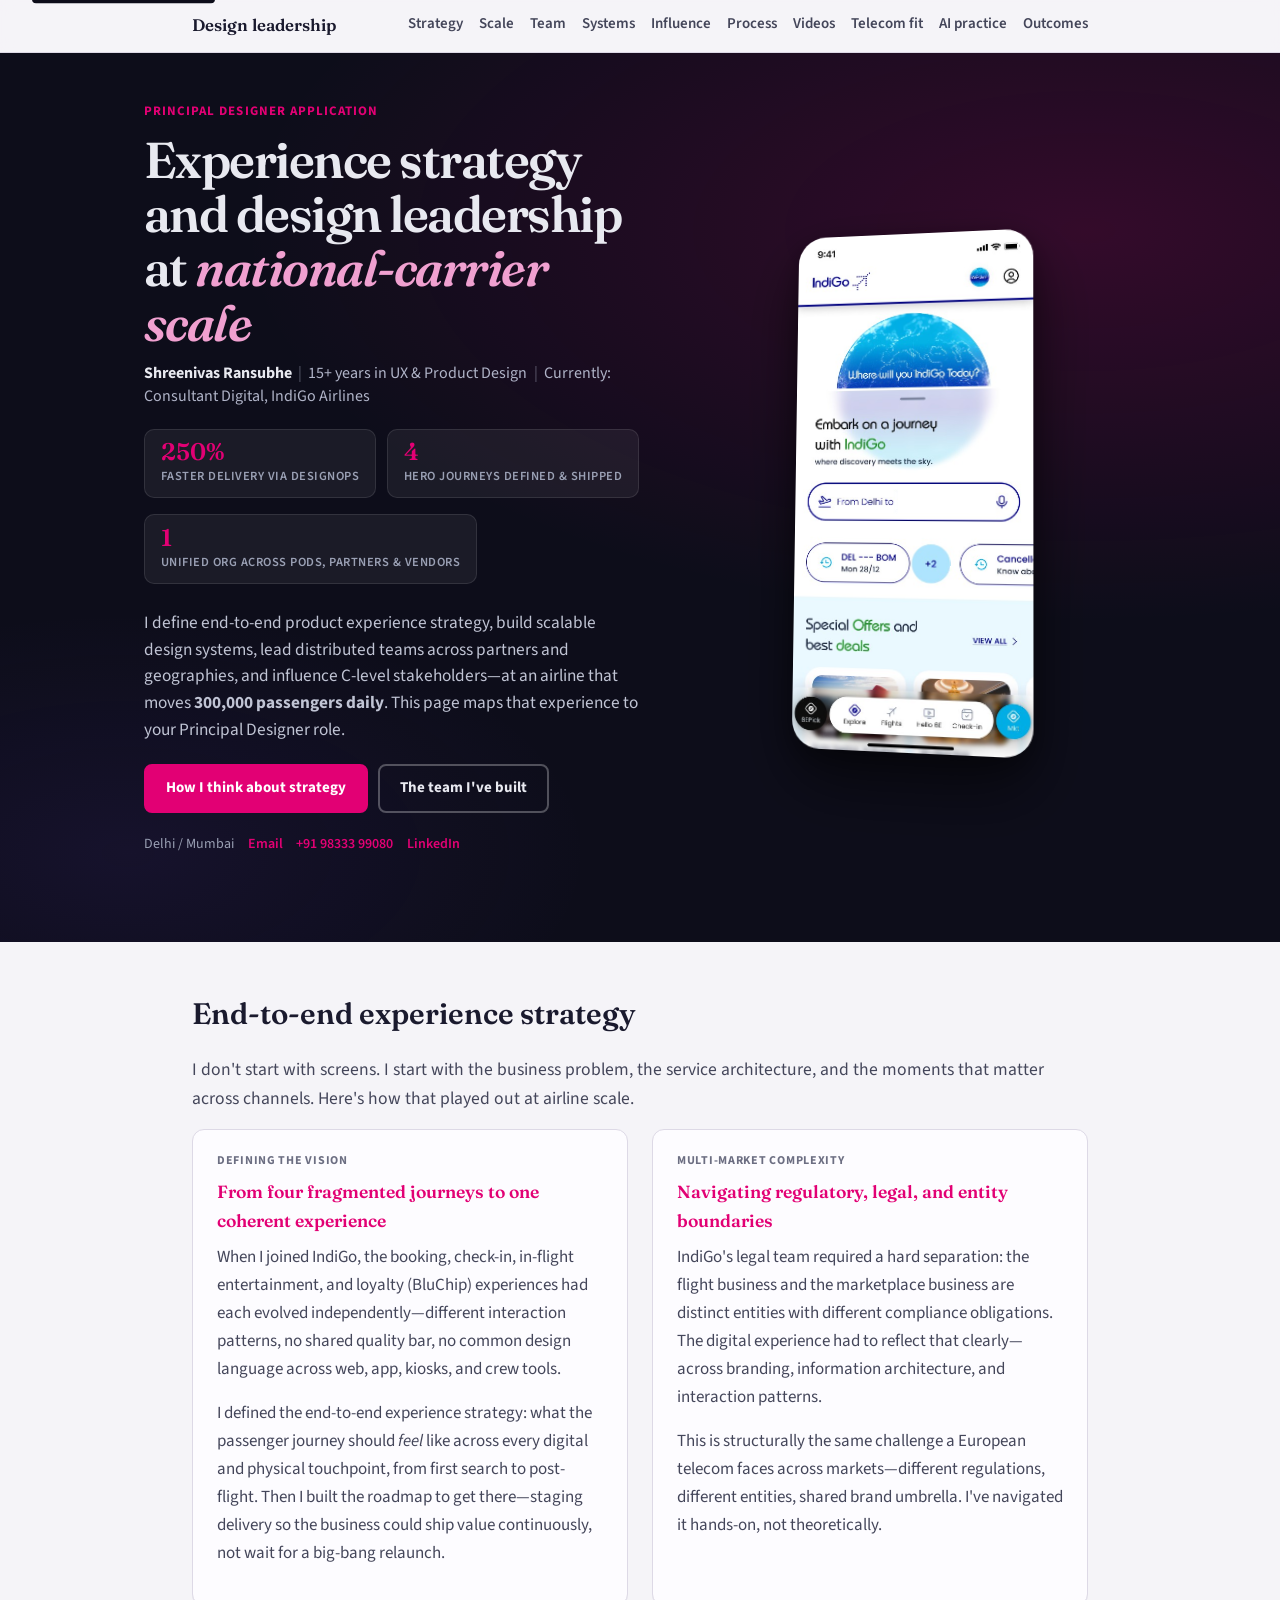
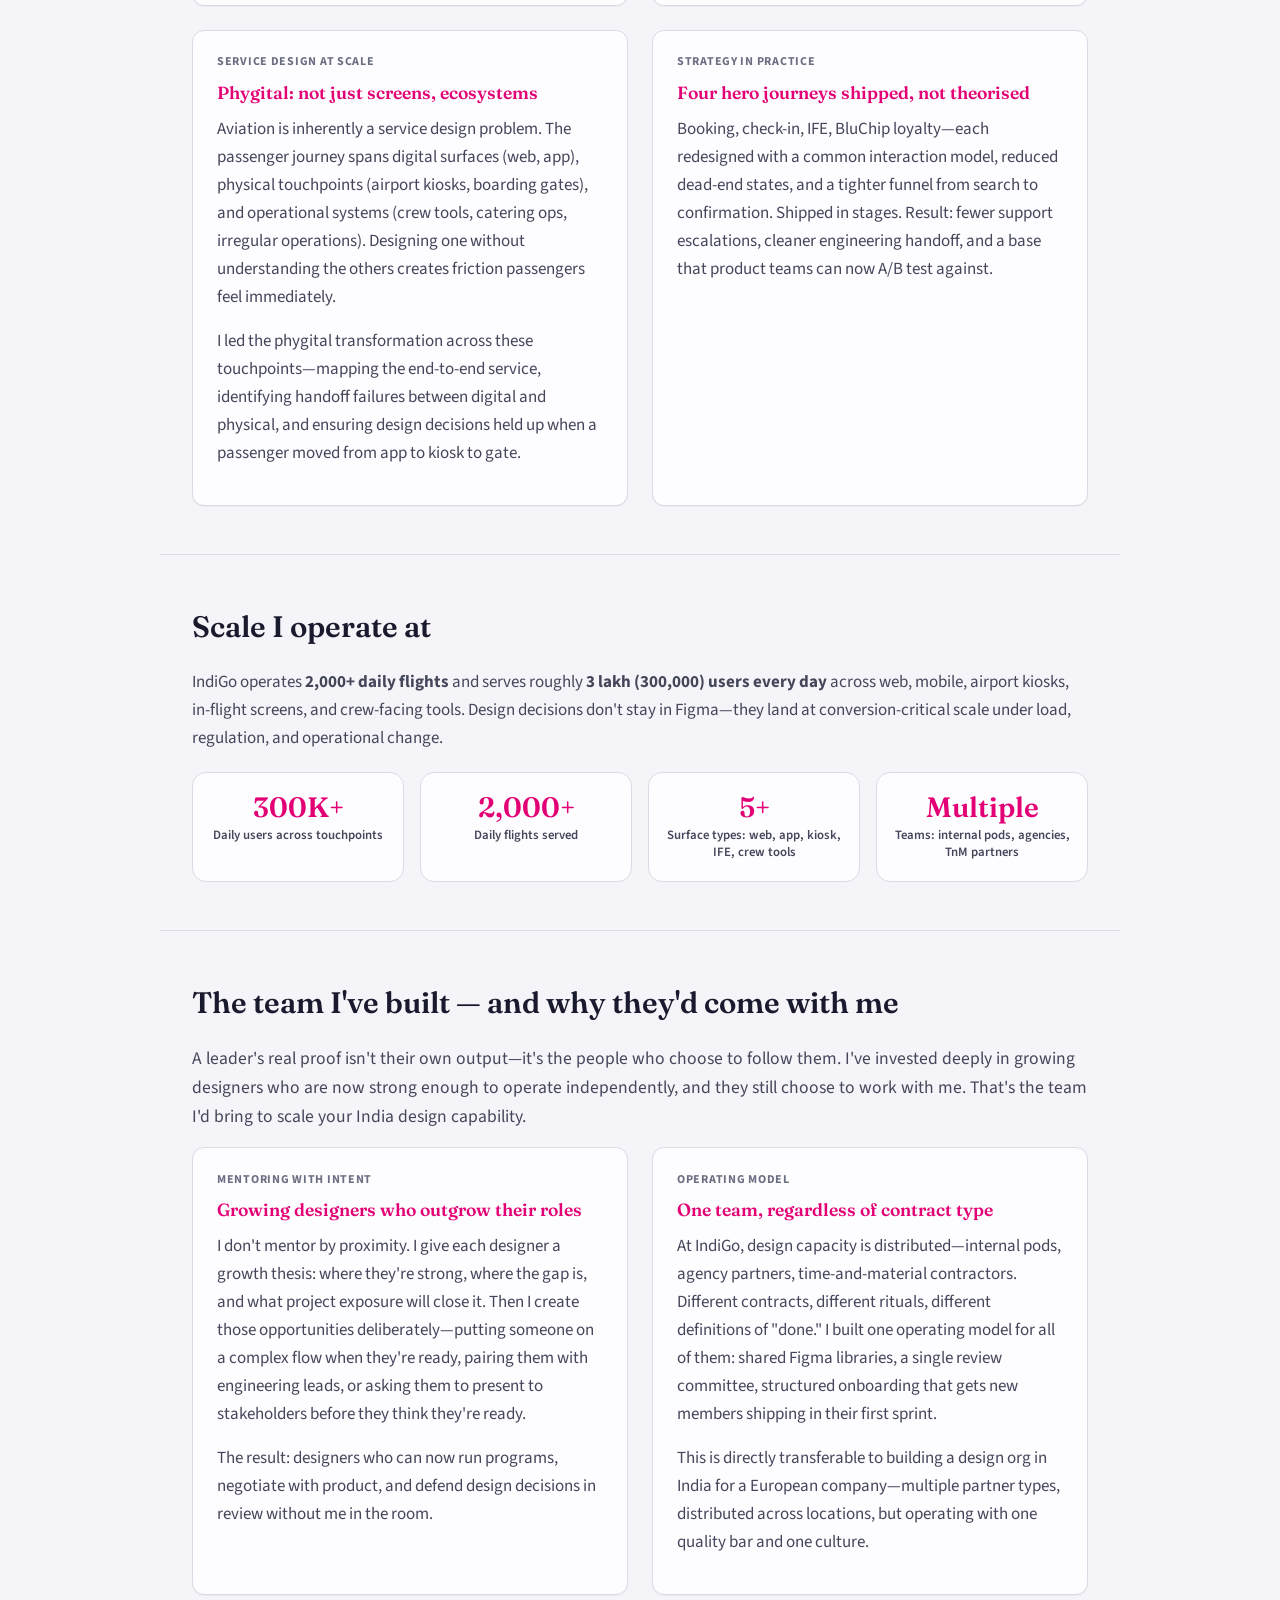
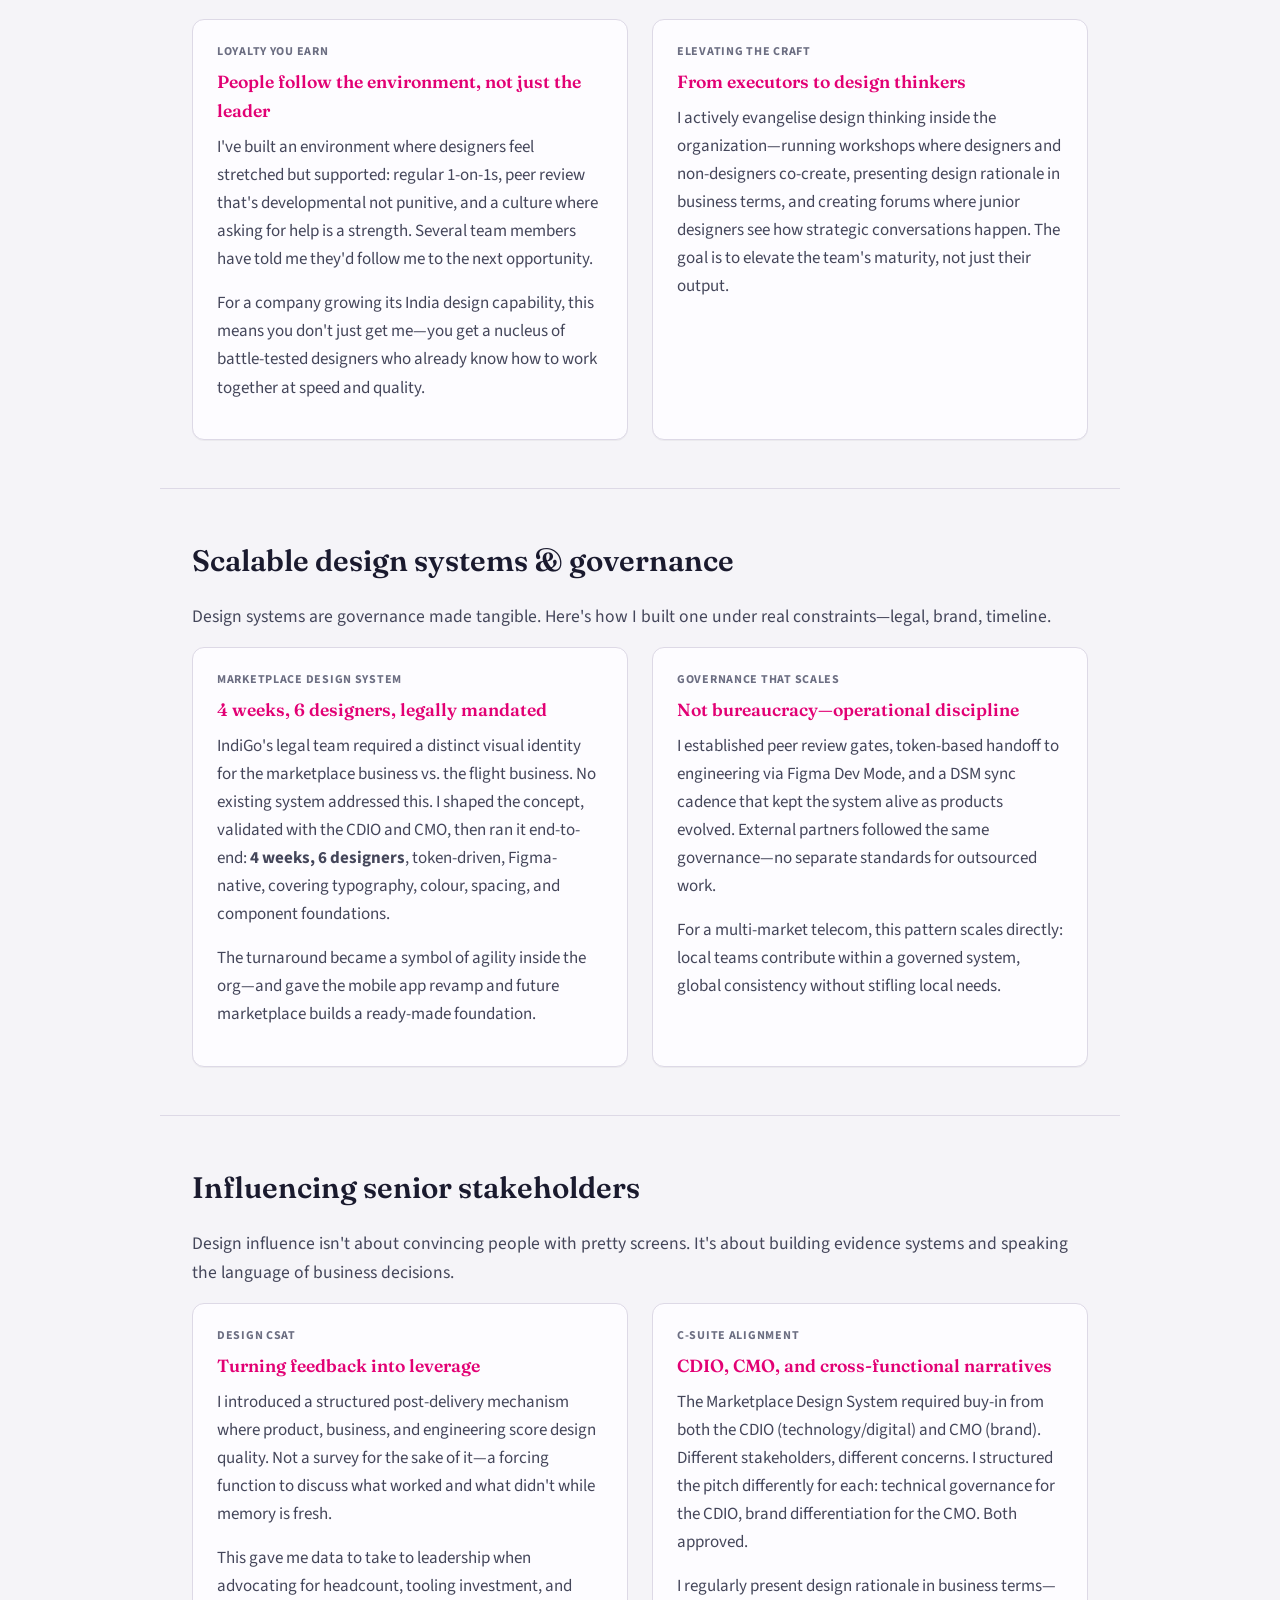
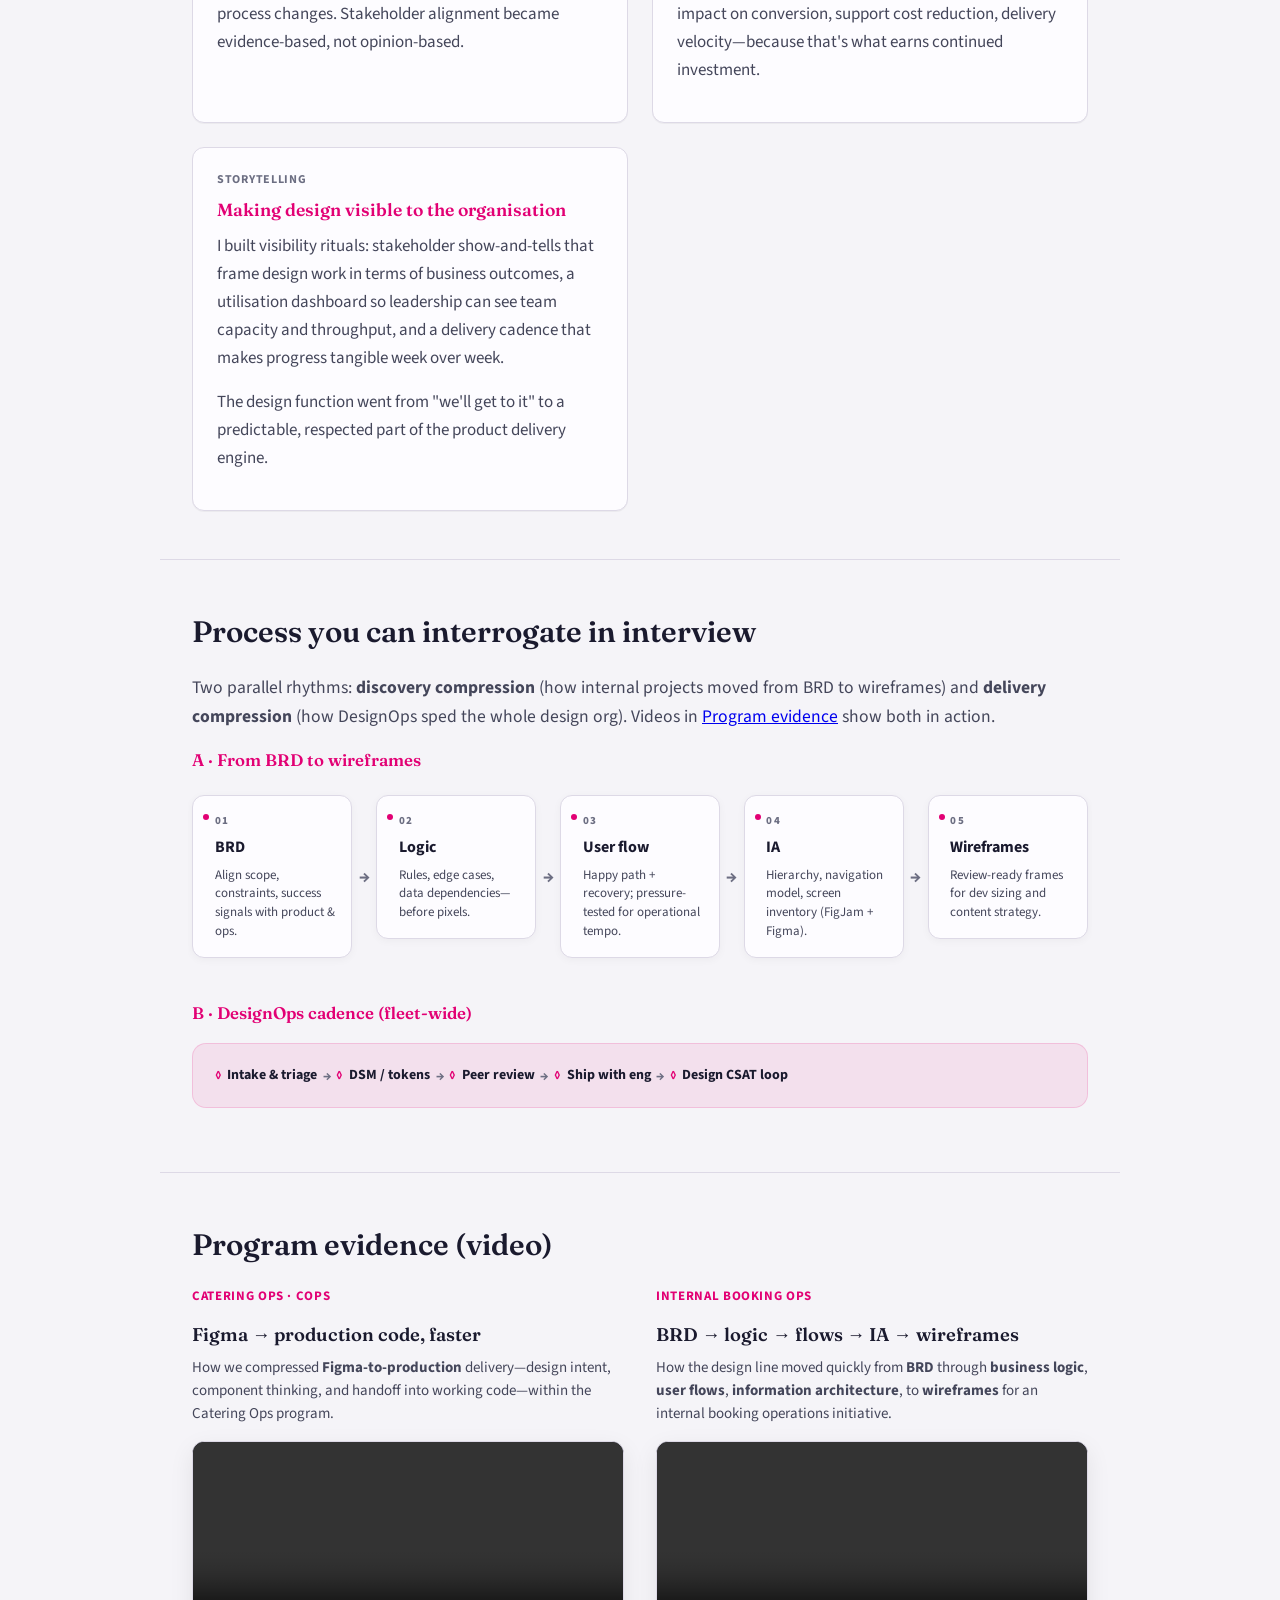
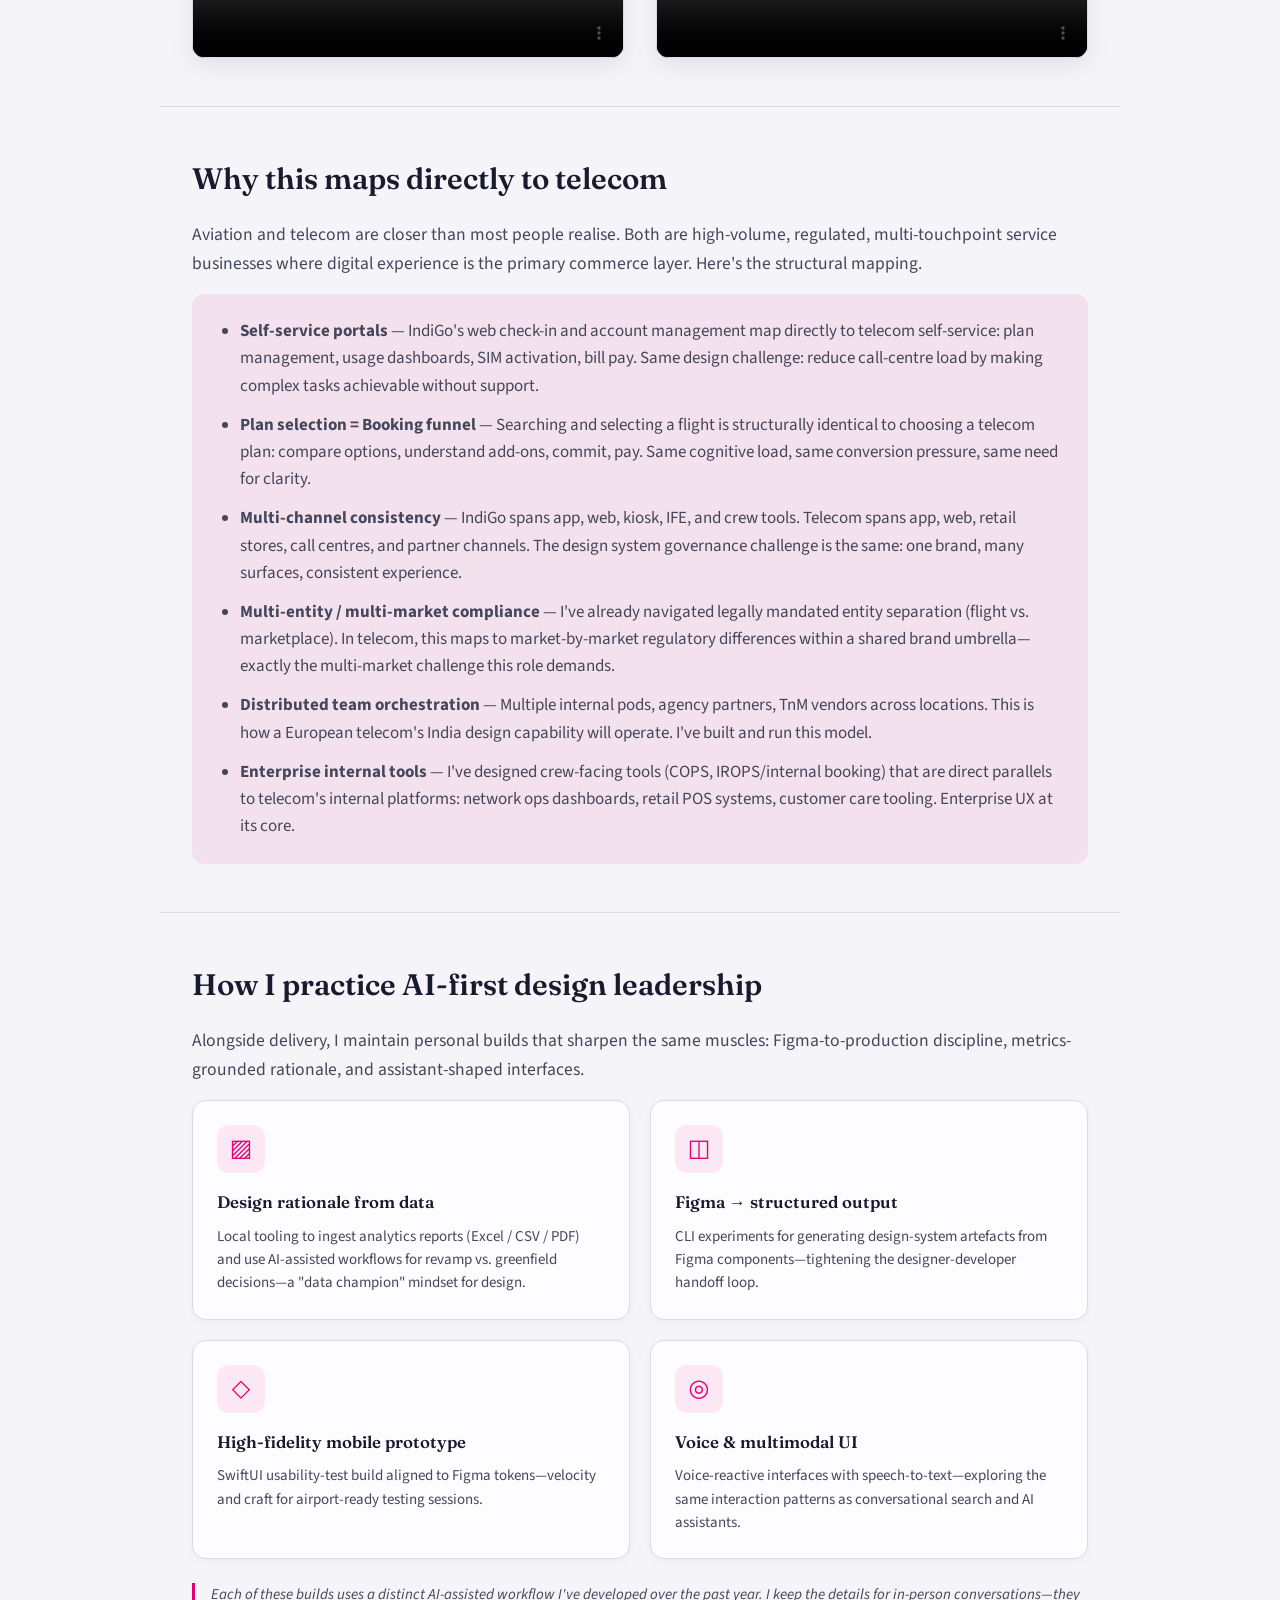
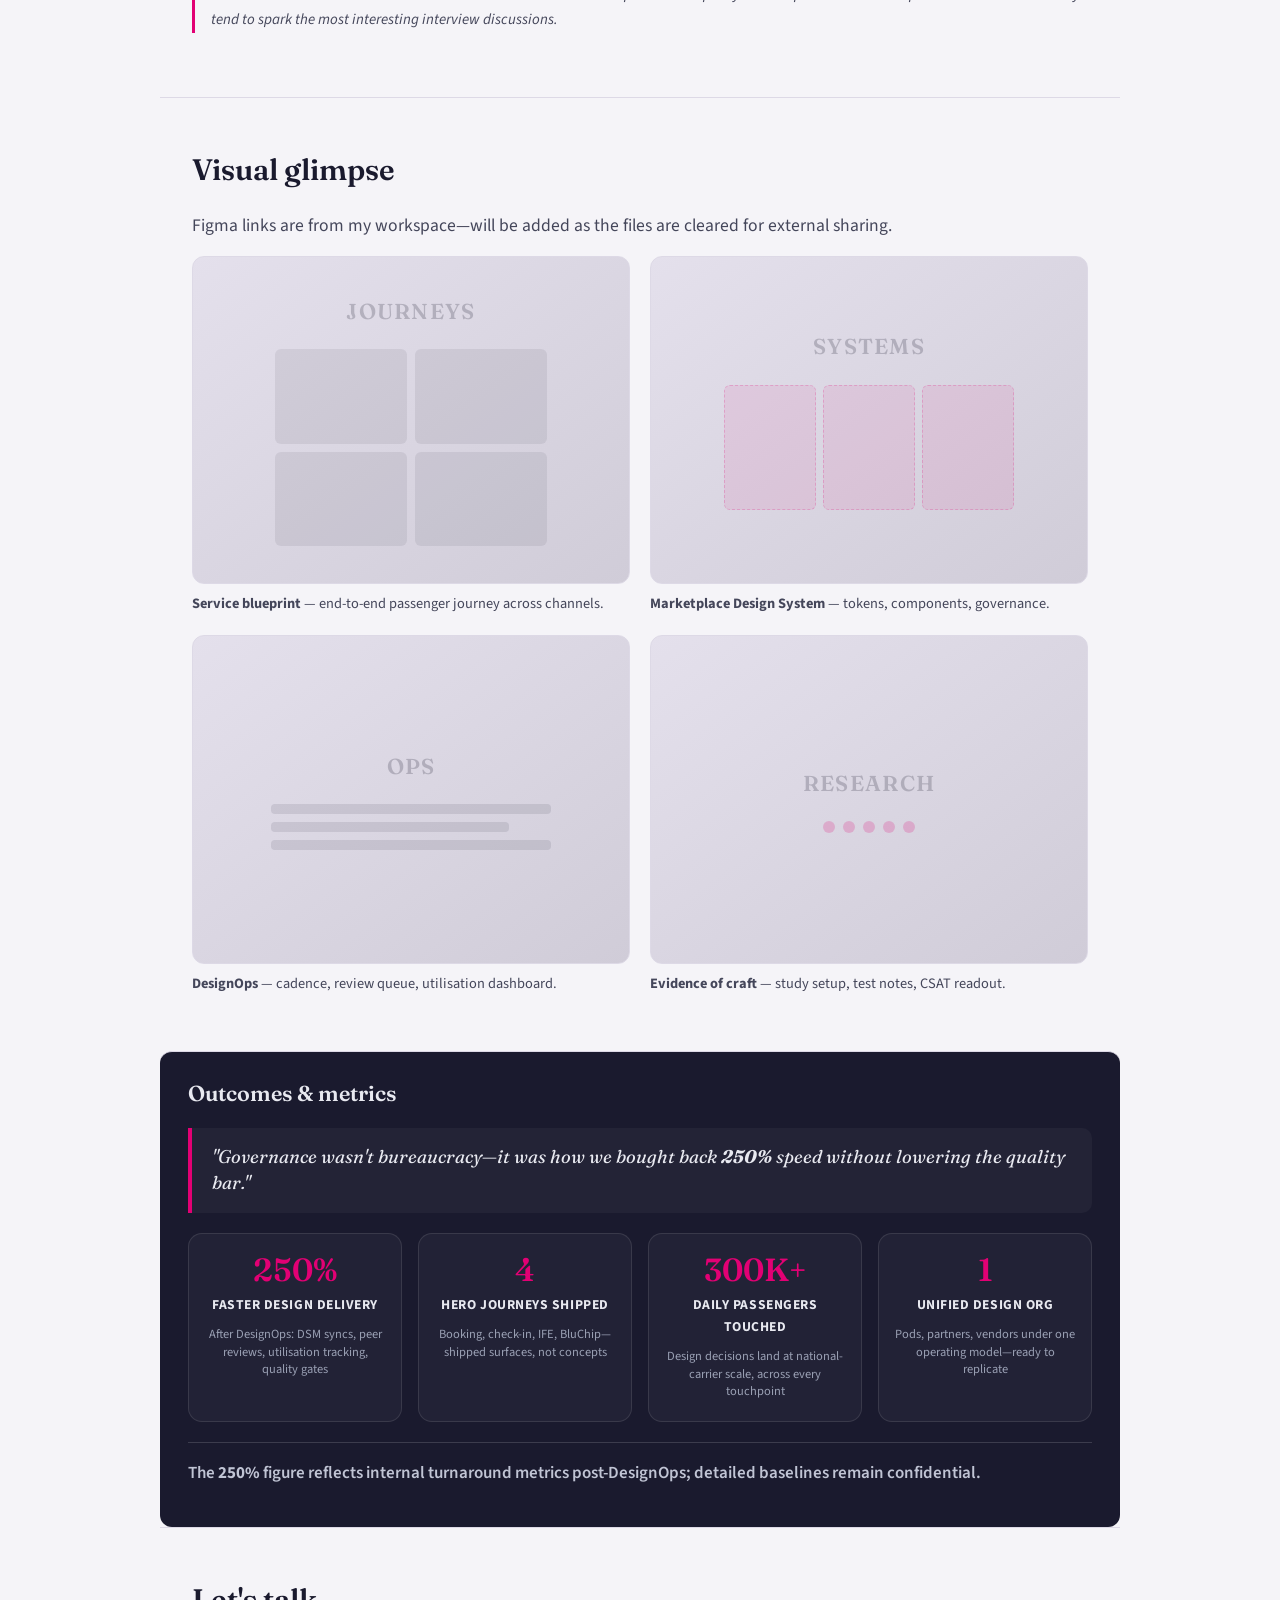
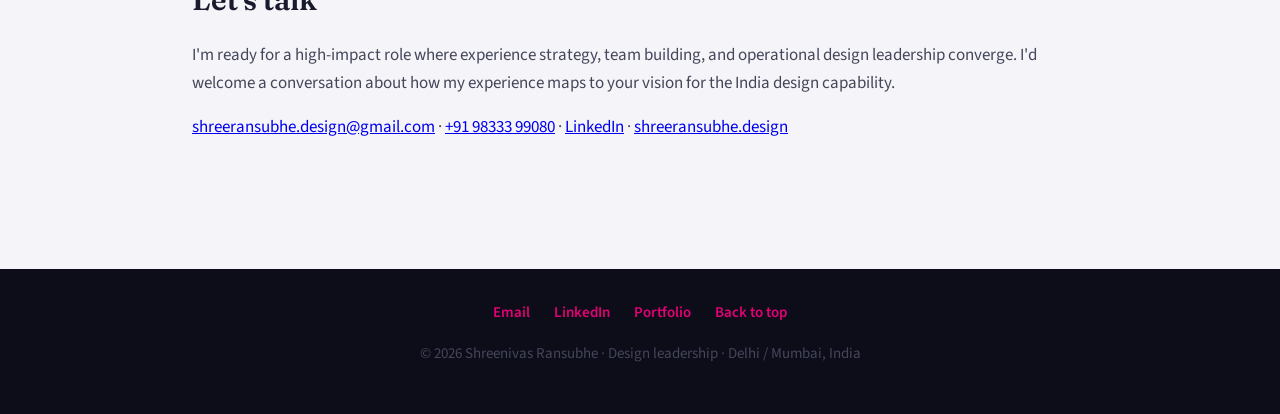
==== commit 2b21467e: "Replace IROPS video with smaller mp4, remove old .mov Swapped irops-brd-to-wireframes.mov (82MB) for" ====
--- a/dt-story.html
+++ b/dt-story.html
@@ -450,8 +450,8 @@
             </figcaption>
             <div class="video-card__player">
               <video controls playsinline preload="metadata" aria-label="COPS: Figma to production code walkthrough">
-                <source src="assets/videos/cops-figma-to-production.mov" type="video/quicktime" />
-                <p>Video file missing or unsupported in this browser. <a href="assets/videos/cops-figma-to-production.mov">Download MOV</a></p>
+                <source src="assets/videos/cops-figma-to-production.mp4" type="video/mp4" />
+                <p>Video file missing or unsupported in this browser. <a href="assets/videos/cops-figma-to-production.mp4">Download MP4</a></p>
               </video>
             </div>
           </figure>
@@ -468,8 +468,8 @@
             </figcaption>
             <div class="video-card__player">
               <video controls playsinline preload="metadata" aria-label="Internal Booking OPs: BRD through wireframes walkthrough">
-                <source src="assets/videos/irops-brd-to-wireframes.mov" type="video/quicktime" />
-                <p>Video file missing or unsupported in this browser. <a href="assets/videos/irops-brd-to-wireframes.mov">Download MOV</a></p>
+                <source src="assets/videos/irops-brd-to-wireframes.mp4" type="video/mp4" />
+                <p>Video file missing or unsupported in this browser. <a href="assets/videos/irops-brd-to-wireframes.mp4">Download MP4</a></p>
               </video>
             </div>
           </figure>
